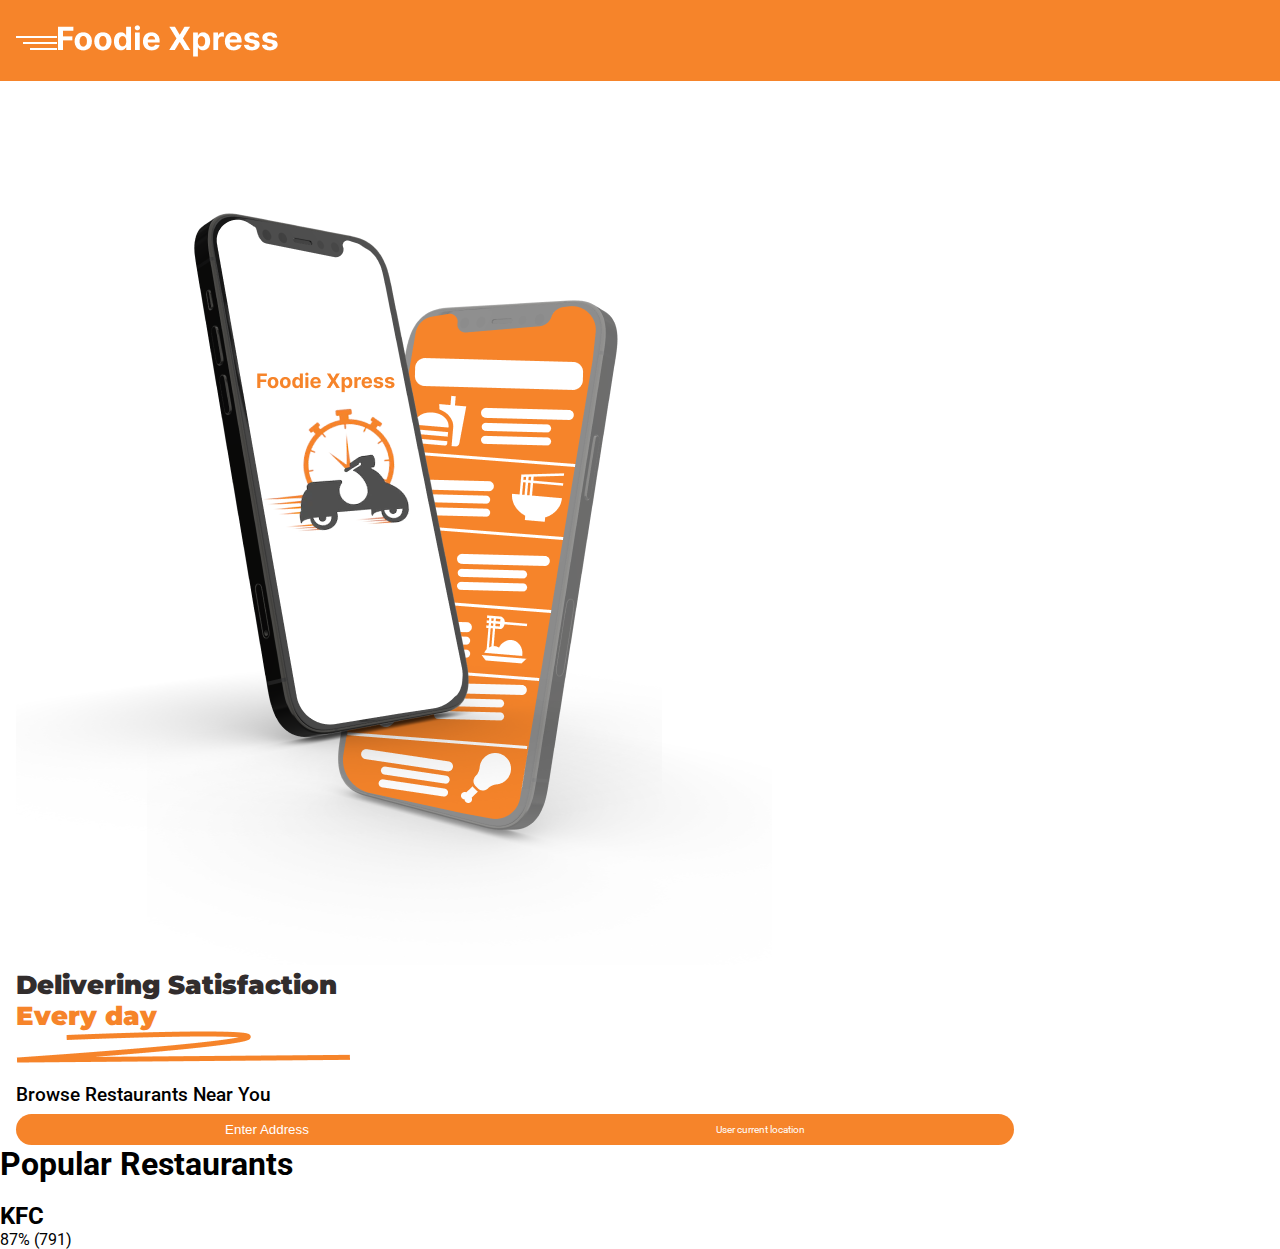
==== index.html @ 957ec99e "new commit" ====
<!DOCTYPE html>
<html lang="en">

<head>
    <meta charset="UTF-8">
    <meta http-equiv="X-UA-Compatible" content="IE=edge">
    <meta name="viewport" content="width=device-width, initial-scale=1.0">
    <!--------------- WEBSITE TITLE --------------->
    <title>Foodie Xpress | Landing Page</title>

    <!--------------- LINK CSS --------------->
    <link rel="stylesheet" href="style.css">

    <!--------------- LINK ICONSCOUT  --------------->
    <link rel="stylesheet" href="https://unicons.iconscout.com/release/v4.0.0/css/line.css">
</head>

<body>
    <!--------------- HEADER --------------->
    <header class="header">
        <!--------------- NAV --------------->
        <nav>
            <!-- logo -->
            <div class="logo">
                <img src="./images/Group 125.png" alt="">
            </div>

            <!-- nav menu -->
            <div class="nav-menu" id="nav-menu">
                <ul class="nav-list">
                    <li class="nav-item">
                        <a href="#" class="nav-link">About Us</a>
                    </li>
                    <li class="nav-item">
                        <a href="#" class="nav-link">Contact Us</a>
                    </li>
                    <li class="nav-item">
                        <a href="#" class="nav-link">Start Your Order</a>
                    </li>
                    <li class="nav-item nav-btn">
                        <a href="#" class="nav-link btn">Get Started</a>
                    </li>
                </ul>
                <!-- nav-close -->
                <div class="nav-close" id="nav-close">
                    <i class="uil uil-multiply"></i>
                </div>
            </div>
            <!-- nav-open -->
            <div class="nav-bar" id="nav-open">
                <i class="uil uil-bars"></i>
            </div>
        </nav>
    </header>

    <!--------------- HOME SECTION --------------->
    <section class="home">
        <!-- home-details -->
        <div class="home-details">
            <h1 class="home-detail__header header-1">Delivering Satisfaction</h1>
            <h1 class="home-detail__header header-2">Every day</h1>
            <div class="home-detail__img">
                <img src="./images/Vector 1.png" alt="">
            </div>
            <p class="home-detail__text">Browse Restaurants Near You</p>

            <!-- form -->
            <form action="">
                <div class="home-detail__form">
                    <input type="text" placeholder="Enter Address">
                    <p class="f_text">
                        <i class="uil uil-location-point"></i> User current location
                    </p>
                </div>

            </form>

        </div>
        <!-- home-image -->
        <div class="home-image">
            <img src="./images/Group 157.png" alt="">
        </div>
    </section>

    <!--------------- RESTAURANTS SECTION --------------->
    <section class="restaurant">
        <!-- title -->
        <h1>Popular Restaurants</h1>
        <div class="restaurant-grid">
            <!-- grid-1 -->
            <div class="restaurant-grid__sub grid-1">
                <img src="" alt="">
                <h2>KFC</h2>
                <p>
                    <i class="uil uil-heart"></i>87% <span>(791)</span>
                </p>
            </div>
        </div>
    </section>


    <script src="./app.js"></script>
</body>

</html>
---- style.css ----
/*========== GOOGLE FONTS ===========*/
@import url('https://fonts.googleapis.com/css2?family=Roboto:wght@100;300;400;500;700;900&display=swap');

@import url('https://fonts.googleapis.com/css2?family=Montserrat:wght@200;300;400;500;600;700;800;900&display=swap');

/*========== VARIABLE CSS ===========*/

:root {
    /*========== COLORS  ==========*/
    --color-primary:#F6842A;
    --color-check:#2D2A2A;
    --color-background: #FFFFFF;
    --color-black: #000000;
    --color-grey: #322D2D;
    --color-light-grey: #707070;

    /*========== Font and typography ==========*/
    --body-font: 'Roboto', sans-serif;
    --font-mont: 'Montserrat', sans-serif;
}


/*========== BASE CSS ===========*/
* {
    box-sizing: border-box;
    padding: 0;
    margin: 0;
}

html {
    scroll-behavior: smooth;
}

body {
    background-color: var(--color-background);
    color: var(--color-black);
    font-family: var(--body-font);
    /* font-size: var(--font-size); */
}

a {
    text-decoration: none;
    color: var(--color-back);
}

ul {
    list-style: none;
}

img {
    max-width: 100%;
    height: auto;
    /* display: block;
    width: 100%; */
}

svg {
    width: 24px;
    aspect-ratio: 1/1;
}

/* .grid {
    display: grid;
    gap: 1.5rem ;
}

.profile-photo {
    width: 2.7rem;
    aspect-ratio: 1/1;
    border-radius: 50%;
    overflow: hidden;
} */

/************** REUSABLE STYLING **************/
.btn {
    background-color: var(--color-primary);
    padding: .5rem 1rem;
    border-radius: 15px;
}

/*================ STYLING (MOBILE FIRST DESIGN) ================*/

/*========== HEADER ===========*/
.header {
    width: 100%;
    background-color: var(--color-primary);
}

/*========== NAV ===========*/
nav {
    width: 100%;
    display: flex;
    align-items: center;
    justify-content: space-between;
    padding: 1.2rem 1rem;
    position: relative;
}

nav .logo {
 width: 60%;
}

.nav-menu {
    position: fixed;
    display: flex;
    flex-direction: column;
    align-items: center;
    justify-content: center;
    width: 100%;
    height: 100vh;
    right: -100%;
    top: 0;
    background-color: #FFFFFF;
    transition: 1s ease;
    text-align: center;
    z-index: 30;
}

.nav-btn a{
    color: var(--color-background);
}

.nav-menu ul li {
    margin-bottom: 2rem;
}

.nav-menu ul li a {
    font-size: 22px;
}

.nav-menu .nav-close {
    position: absolute;
    top: 1.5rem;
    right: 1.5rem;  
}

.nav-menu .nav-close i {
    font-size: 25px;
}

nav .nav-bar {
    cursor: pointer;
}

nav .nav-bar i {
    font-size: 2rem;
    color: var(--color-background);
}

/* show-menu */
.show-menu {
    right: 0;
}

.home {
    /* background-color: red; */
    padding: 0 1rem;
    display: flex;
    flex-direction: column-reverse;
}

.home-detail__header {
    font-family: var(--font-mont);
    font-size: 1.6rem;
    font-weight: 900;
}

.header-1 {
    color: var(--color-grey);
}
.header-2 {
    color: var(--color-primary);
}

.home-detail__img {
    width: 40%;
    margin-bottom: 1rem;
}

.home-detail__text {
    font-size: 1.2rem;
    font-weight: 500;
    margin-bottom: .5rem;
}

.home-detail__form {
    background-color: var(--color-primary);
    display: flex;
    align-items: center;
    justify-content: center;
    width: 80%;
    /* justify-content: space-between; */
    padding: .5rem;
    border-radius: 2rem;
    color: var(--color-background);
}

.home-detail__form input {
    border: none;
    background: transparent;
    color: var(--color-background);
    outline: none;
    width: 50%;
}

.home-detail__form input::placeholder {
    color: var(--color-background);
}

.home-detail__form p {
    font-size: 10px;
}
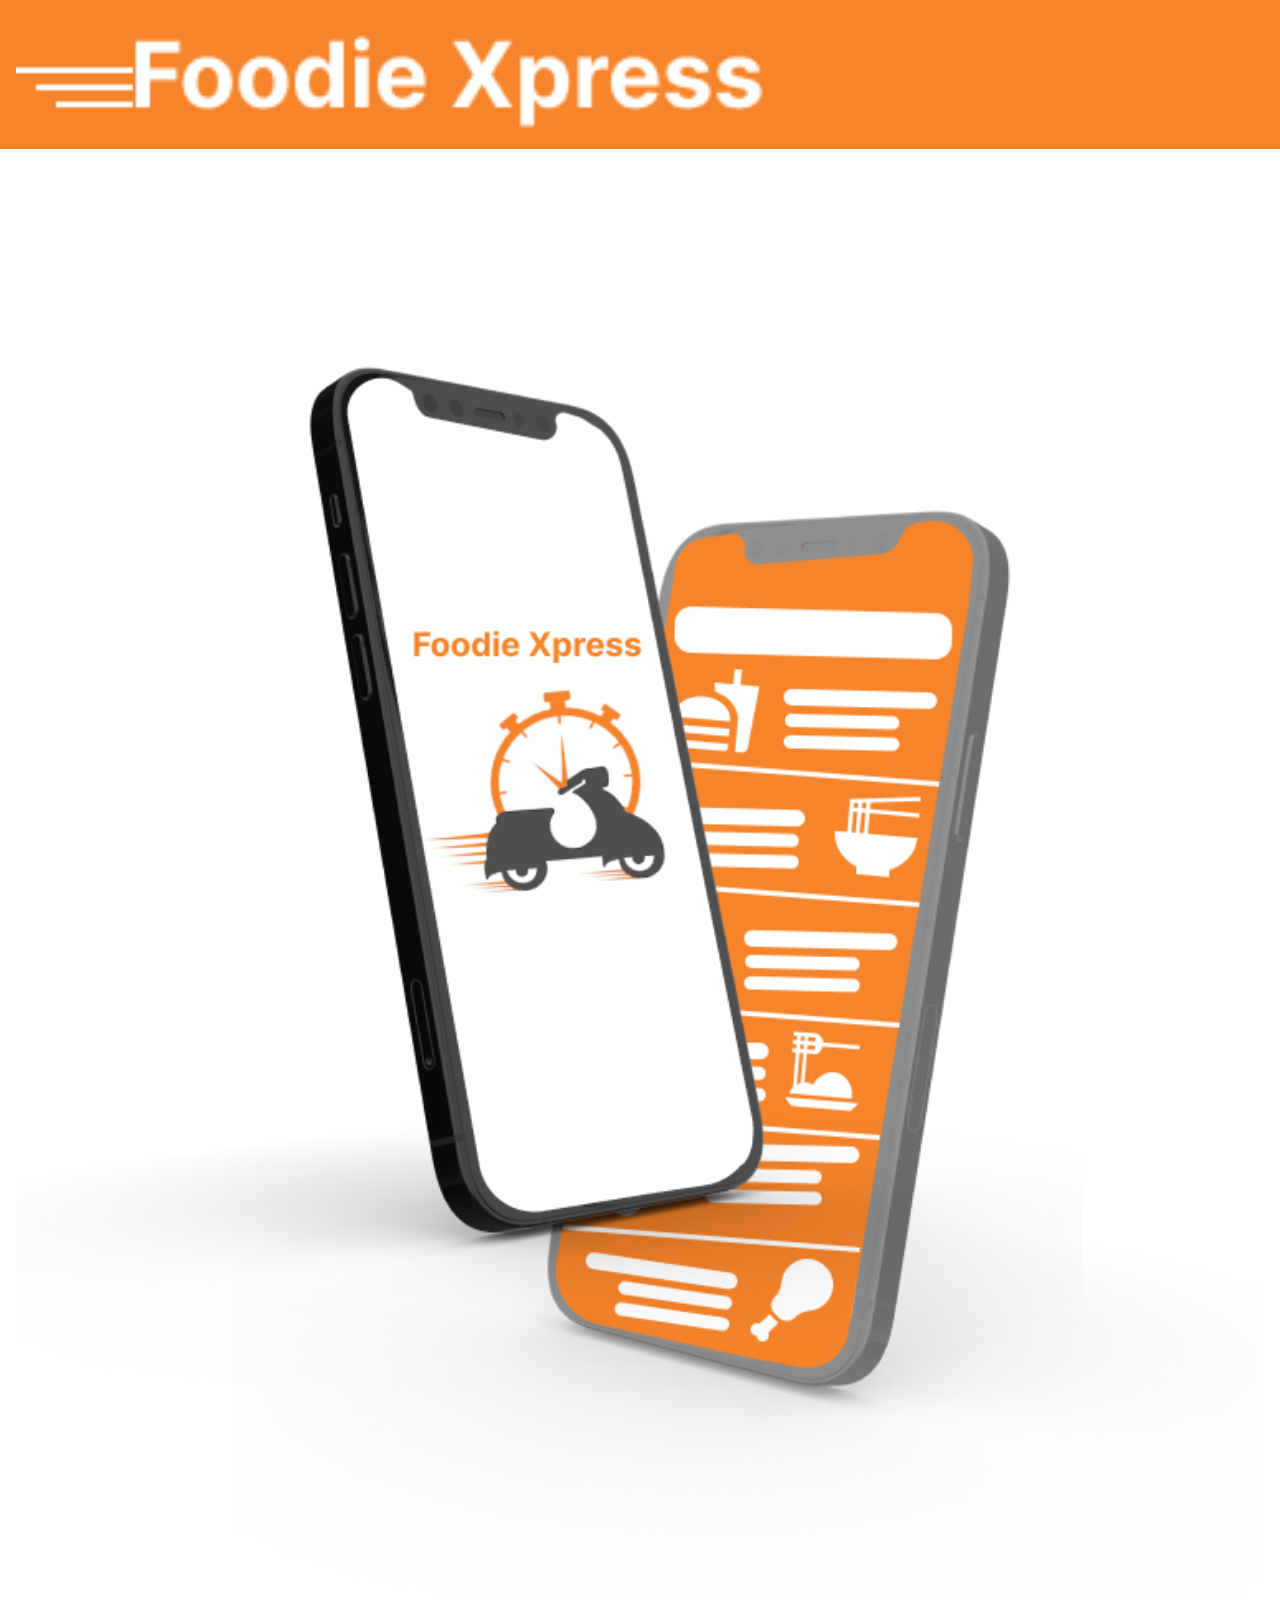
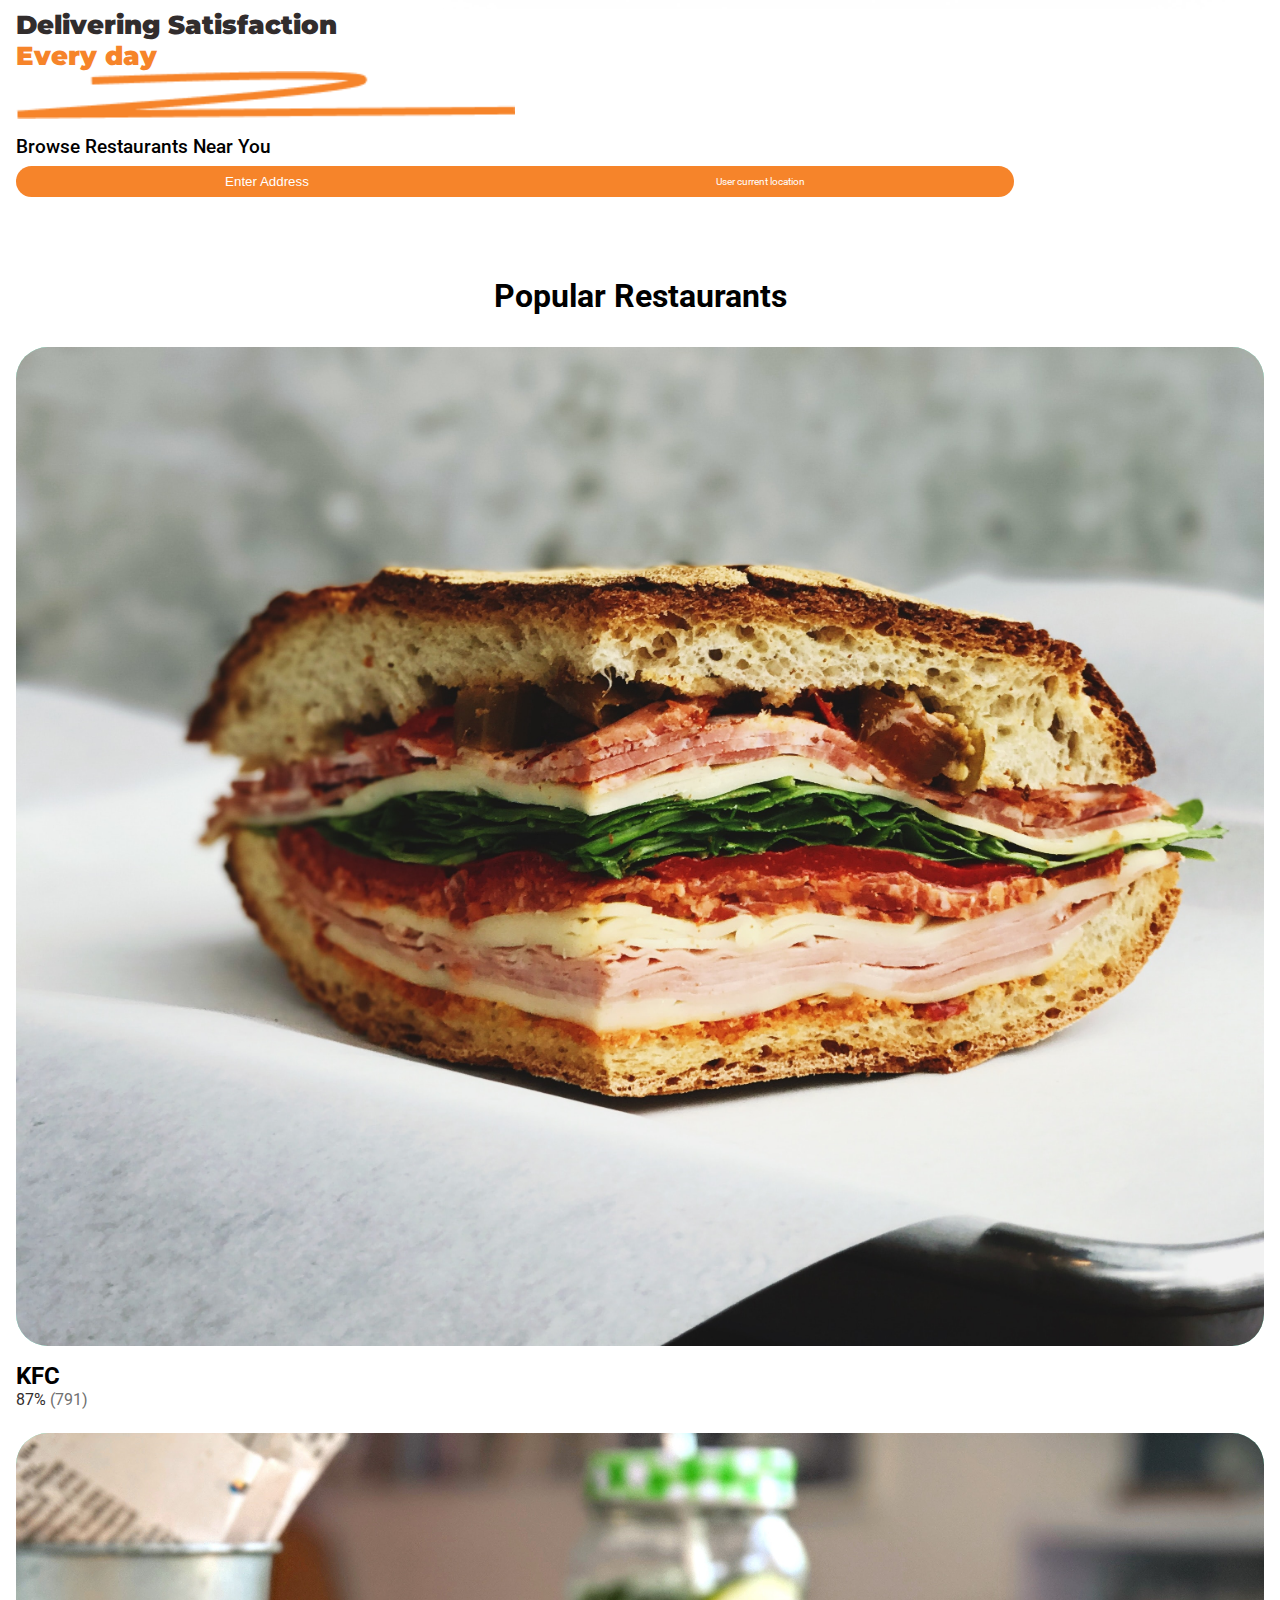
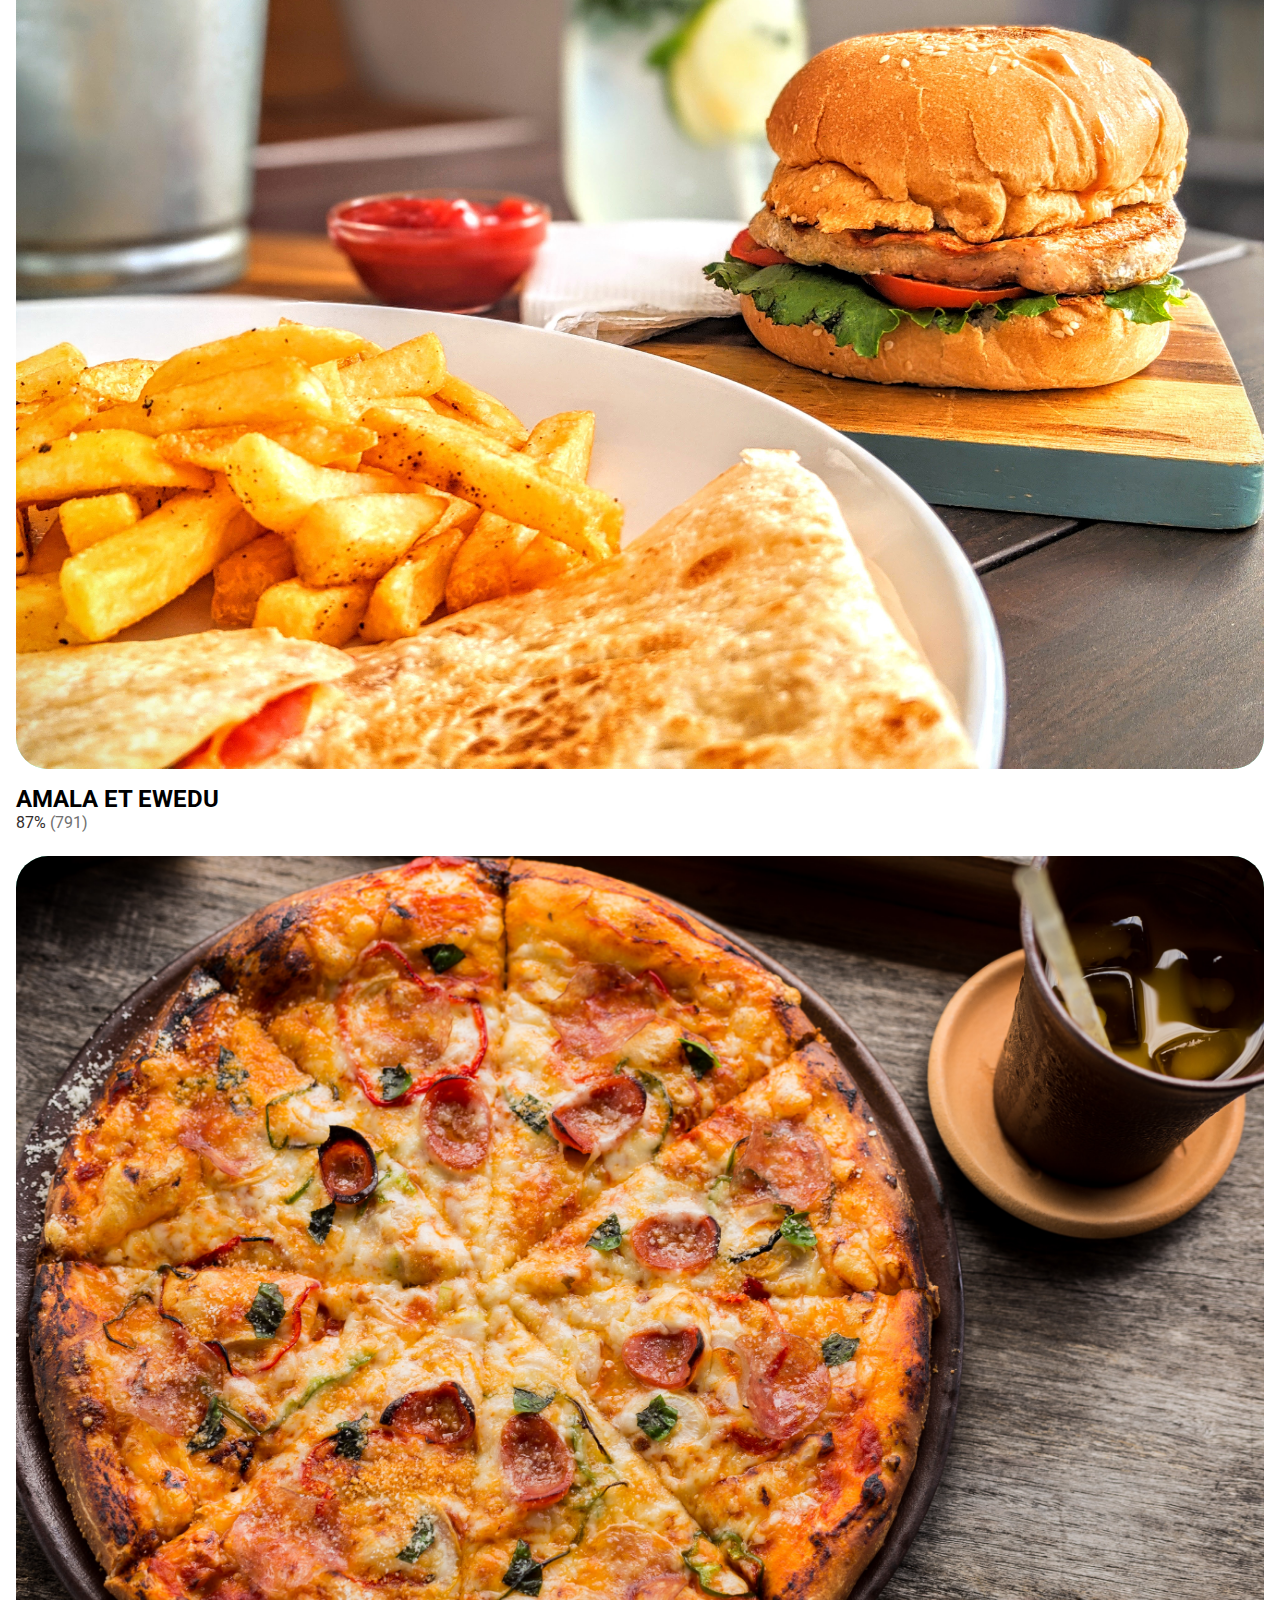
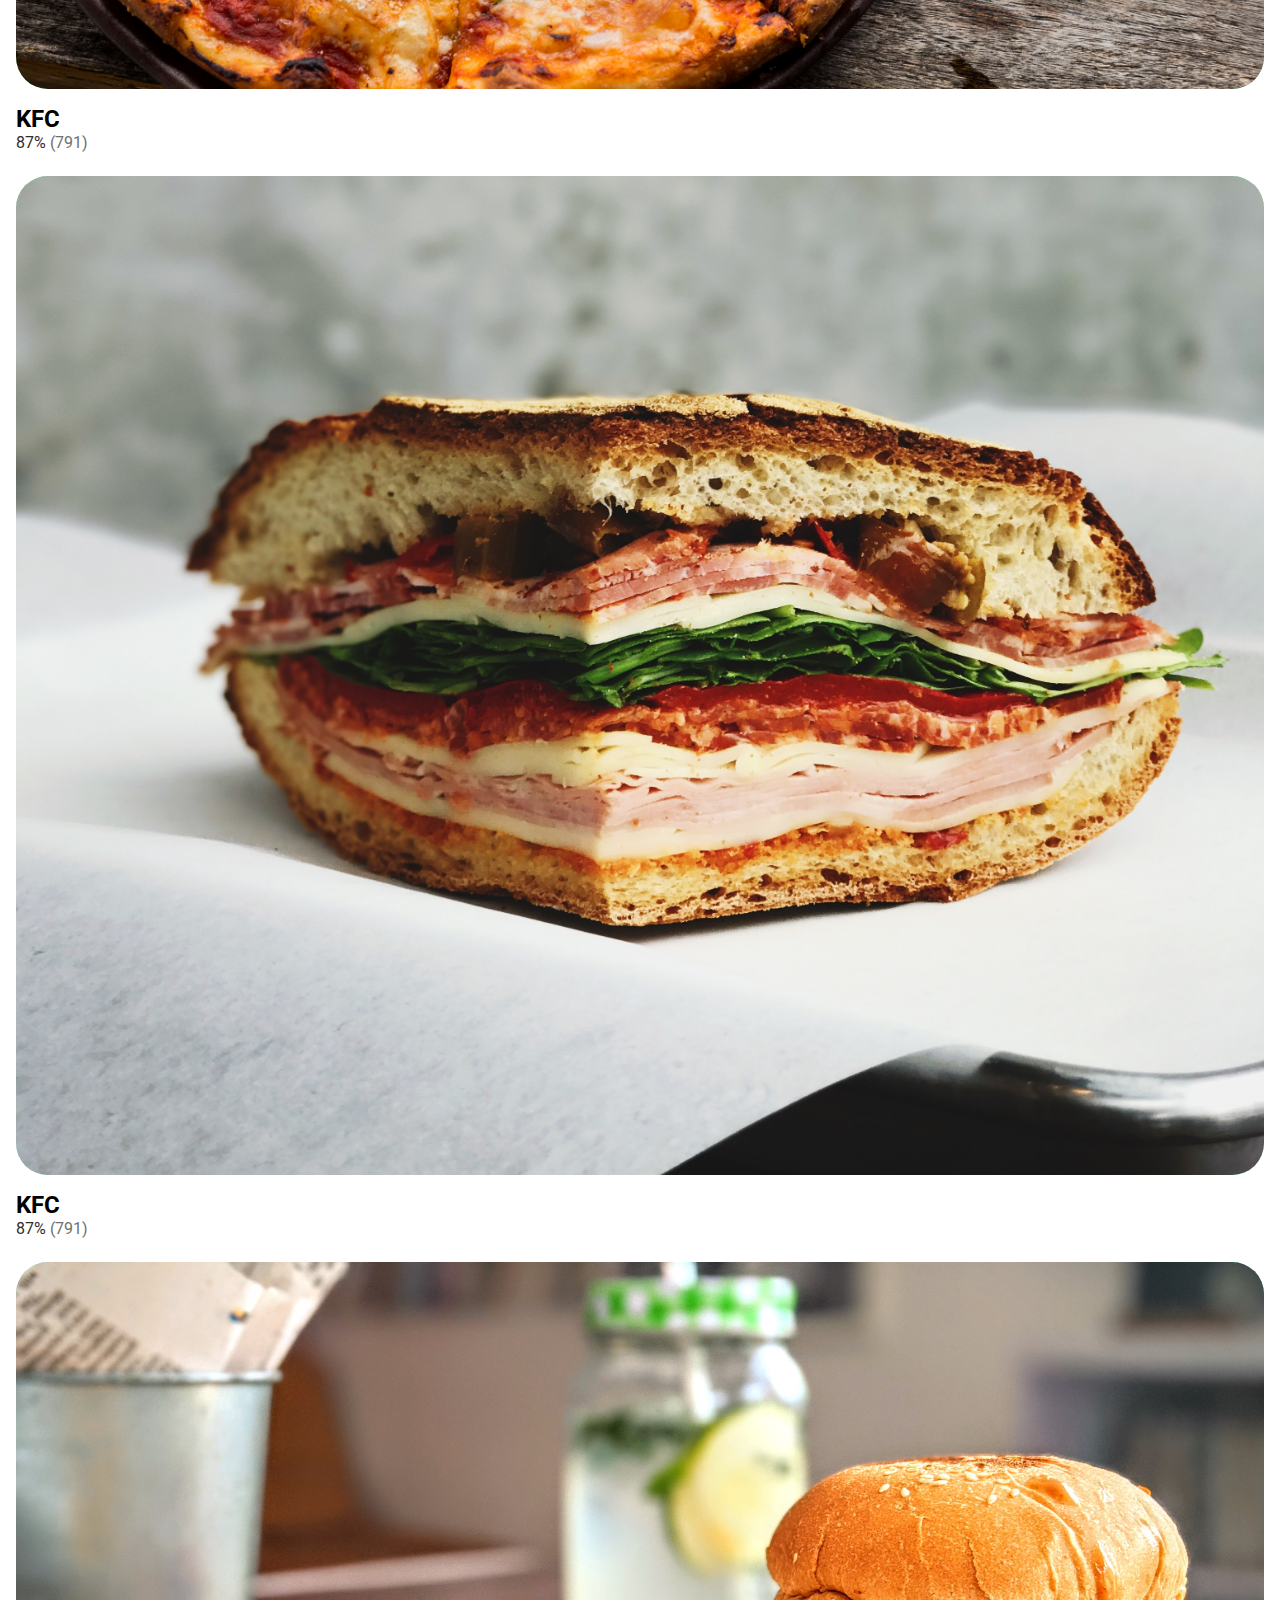
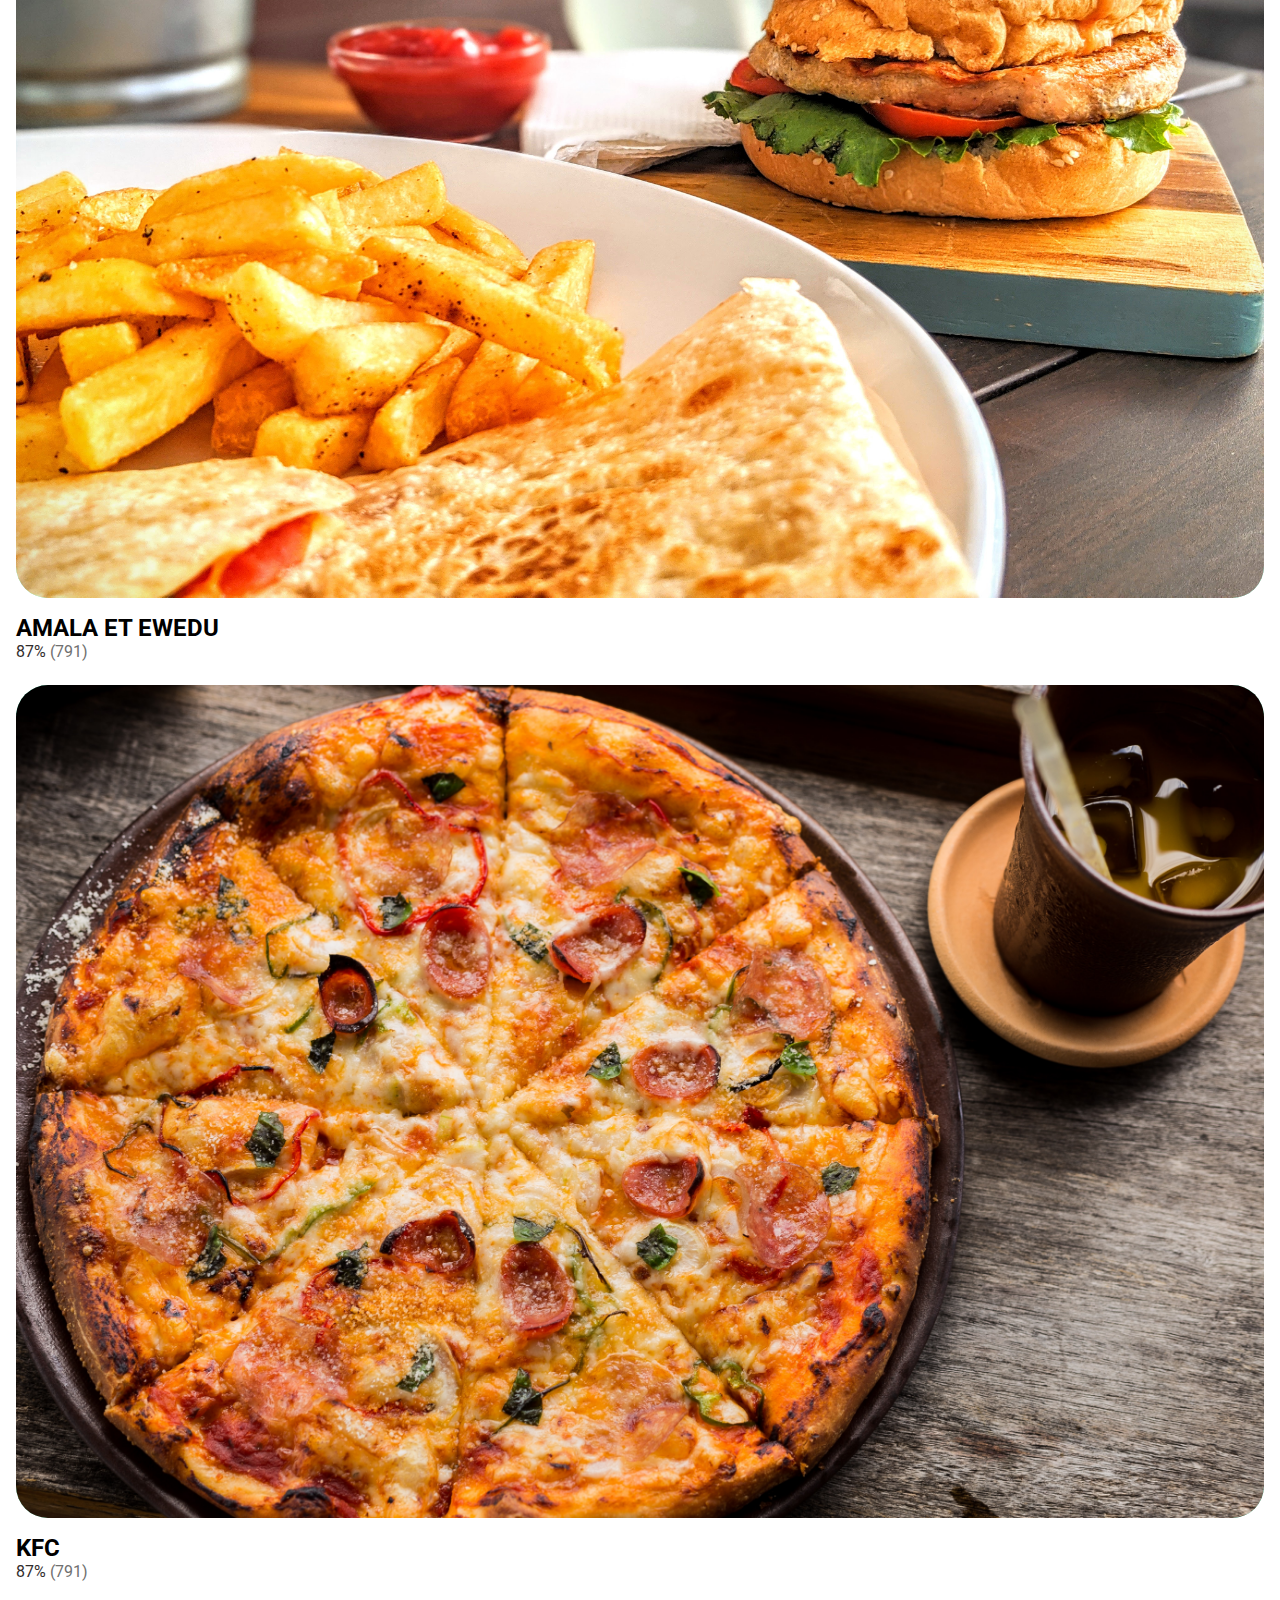
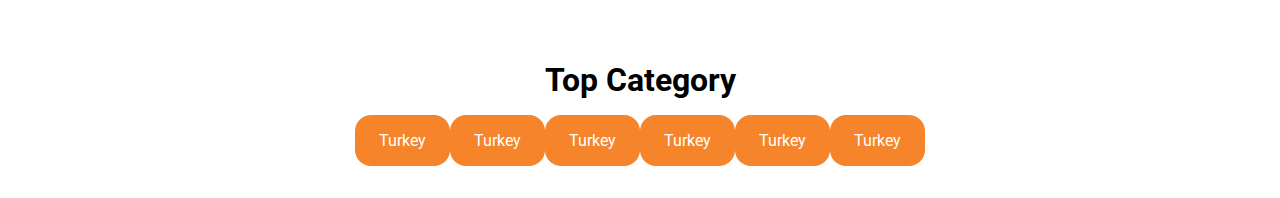
==== commit 2ba087ad: "new commit" ====
--- a/index.html
+++ b/index.html
@@ -84,19 +84,111 @@
 
     <!--------------- RESTAURANTS SECTION --------------->
     <section class="restaurant">
-        <!-- title -->
-        <h1>Popular Restaurants</h1>
-        <div class="restaurant-grid">
-            <!-- grid-1 -->
-            <div class="restaurant-grid__sub grid-1">
-                <img src="" alt="">
-                <h2>KFC</h2>
-                <p>
-                    <i class="uil uil-heart"></i>87% <span>(791)</span>
-                </p>
+        <div class="restaurant-container">
+            <!-- title -->
+            <h1>Popular Restaurants</h1>
+            <div class="restaurant-grid grid">
+                <!-- grid-1 -->
+                <div class="restaurant-grid__sub grid-1">
+                    <div class="img">
+                        <img src="./images/food-1.jpg" alt="">
+                    </div>
+                    <h2>KFC</h2>
+                    <p>
+                        <i class="uil uil-heart"></i>87% <span>(791)</span>
+                    </p>
+                </div>
+                <!-- grid-2 -->
+                <div class="restaurant-grid__sub grid-2">
+                    <div class="img">
+                        <img src="./images/food-2.jpg" alt="">
+                    </div>
+                    <h2>AMALA ET EWEDU</h2>
+                    <p>
+                        <i class="uil uil-heart"></i>87% <span>(791)</span>
+                    </p>
+                </div>
+                <!-- grid-3 -->
+                <div class="restaurant-grid__sub grid-3">
+                    <div class="img">
+                        <img src="./images/food-3.jpg" alt="">
+                    </div>
+                    <h2>KFC</h2>
+                    <p>
+                        <i class="uil uil-heart"></i>87% <span>(791)</span>
+                    </p>
+                </div>
+                <!-- grid-4 -->
+                <div class="restaurant-grid__sub grid-4">
+                    <div class="img">
+                        <img src="./images/food-1.jpg" alt="">
+                    </div>
+                    <h2>KFC</h2>
+                    <p>
+                        <i class="uil uil-heart"></i>87% <span>(791)</span>
+                    </p>
+                </div>
+                <!-- grid-5 -->
+                <div class="restaurant-grid__sub grid-5">
+                    <div class="img">
+                        <img src="./images/food-2.jpg" alt="">
+                    </div>
+                    <h2>AMALA ET EWEDU</h2>
+                    <p>
+                        <i class="uil uil-heart"></i>87% <span>(791)</span>
+                    </p>
+                </div>
+                <!-- grid-6 -->
+                <div class="restaurant-grid__sub grid-6">
+                    <div class="img">
+                        <img src="./images/food-3.jpg" alt="">
+                    </div>
+                    <h2>KFC</h2>
+                    <p>
+                        <i class="uil uil-heart"></i>87% <span>(791)</span>
+                    </p>
+                </div>
             </div>
         </div>
     </section>
+
+    <!--------------- CATEGORY SECTION --------------->
+    <section class="category">
+        <div class="category-container">
+            <!-- title -->
+            <h1>Top Category</h1>
+            <div class="category-grid">
+                <!-- grid-1 -->
+                <div class="category-grid__sub grid-1">
+                    <a href="#">Turkey</a>
+                </div>
+                <!-- grid-2 -->
+                <div class="category-grid__sub grid-2">
+                    <a href="#">Turkey</a>
+                </div>
+                <!-- grid-3 -->
+                <div class="category-grid__sub grid-3">
+                    <a href="#">Turkey</a>
+                </div>
+                <!-- grid-4 -->
+                <div class="category-grid__sub grid-4">
+                    <a href="#">Turkey</a>
+                </div>
+                <!-- grid-5 -->
+                <div class="category-grid__sub grid-5">
+                    <a href="#">Turkey</a>
+                </div>
+                <!-- grid-6 -->
+                <div class="category-grid__sub grid-6">
+                    <a href="#">Turkey</a>
+                </div>
+            </div>
+        </div>
+    </section>
+    <!--------------- HANDS SECTION --------------->
+    <!--------------- TESTIMONIAL SECTION --------------->
+    <!--------------- FOOTER SECTION --------------->
+
 
 
     <script src="./app.js"></script>
--- a/style.css
+++ b/style.css
@@ -48,10 +48,8 @@
 }
 
 img {
-    max-width: 100%;
-    height: auto;
-    /* display: block;
-    width: 100%; */
+    display: block;
+    width: 100%;
 }
 
 svg {
@@ -59,7 +57,7 @@
     aspect-ratio: 1/1;
 }
 
-/* .grid {
+.grid {
     display: grid;
     gap: 1.5rem ;
 }
@@ -69,7 +67,7 @@
     aspect-ratio: 1/1;
     border-radius: 50%;
     overflow: hidden;
-} */
+}
 
 /************** REUSABLE STYLING **************/
 .btn {
@@ -152,6 +150,8 @@
     right: 0;
 }
 
+/*========== HOME SECTION ===========*/
+
 .home {
     /* background-color: red; */
     padding: 0 1rem;
@@ -209,4 +209,74 @@
 
 .home-detail__form p {
     font-size: 10px;
+}
+
+/*========== RESTAURANT SECCTION ===========*/
+
+.restaurant {
+    /* background-color: red; */
+    padding: 5rem 1rem;
+}
+
+.restaurant h1 {
+    text-align: center;
+    margin-bottom: 2rem;
+}
+
+.restaurant-grid {
+    align-items: center;
+    justify-content: center;
+    /* place-items: center; */
+}
+
+.restaurant-grid__sub .img {
+    /* width: 50%; */
+    /* aspect-ratio: 1/1; */
+    border-radius: 2rem;
+    overflow: hidden;
+    background-color: aquamarine;
+    margin-bottom: 1rem;
+}
+
+.restaurant-grid__sub p {
+    color: var(--color-grey);
+}
+.restaurant-grid__sub p i{
+    color: var(--color-black);
+}
+.restaurant-grid__sub p span {
+    color: var(--color-light-grey);
+}
+
+/*========== CATEGORY SECCTION ===========*/
+.category {
+    /* background-color: red; */
+    padding: 0 1rem;
+}
+
+.category h1 {
+    text-align: center;
+    margin-bottom: 2rem;
+}
+
+.category-grid {
+    /* grid-template-columns: repeat(3, 1fr);
+    grid-template-rows: auto;
+    align-items: center;
+    /* justify-content: center; */
+    /* place-items: center; */ 
+    display: flex;
+    align-items: center;
+    justify-content: center;
+    flex-wrap: wrap;
+}
+
+.category-grid__sub {
+    margin-bottom: 3rem;
+}
+.category-grid__sub a{
+    background: var(--color-primary);
+    color: var(--color-background);
+    padding: 1rem 1.5rem;
+    border-radius: 1rem;
 }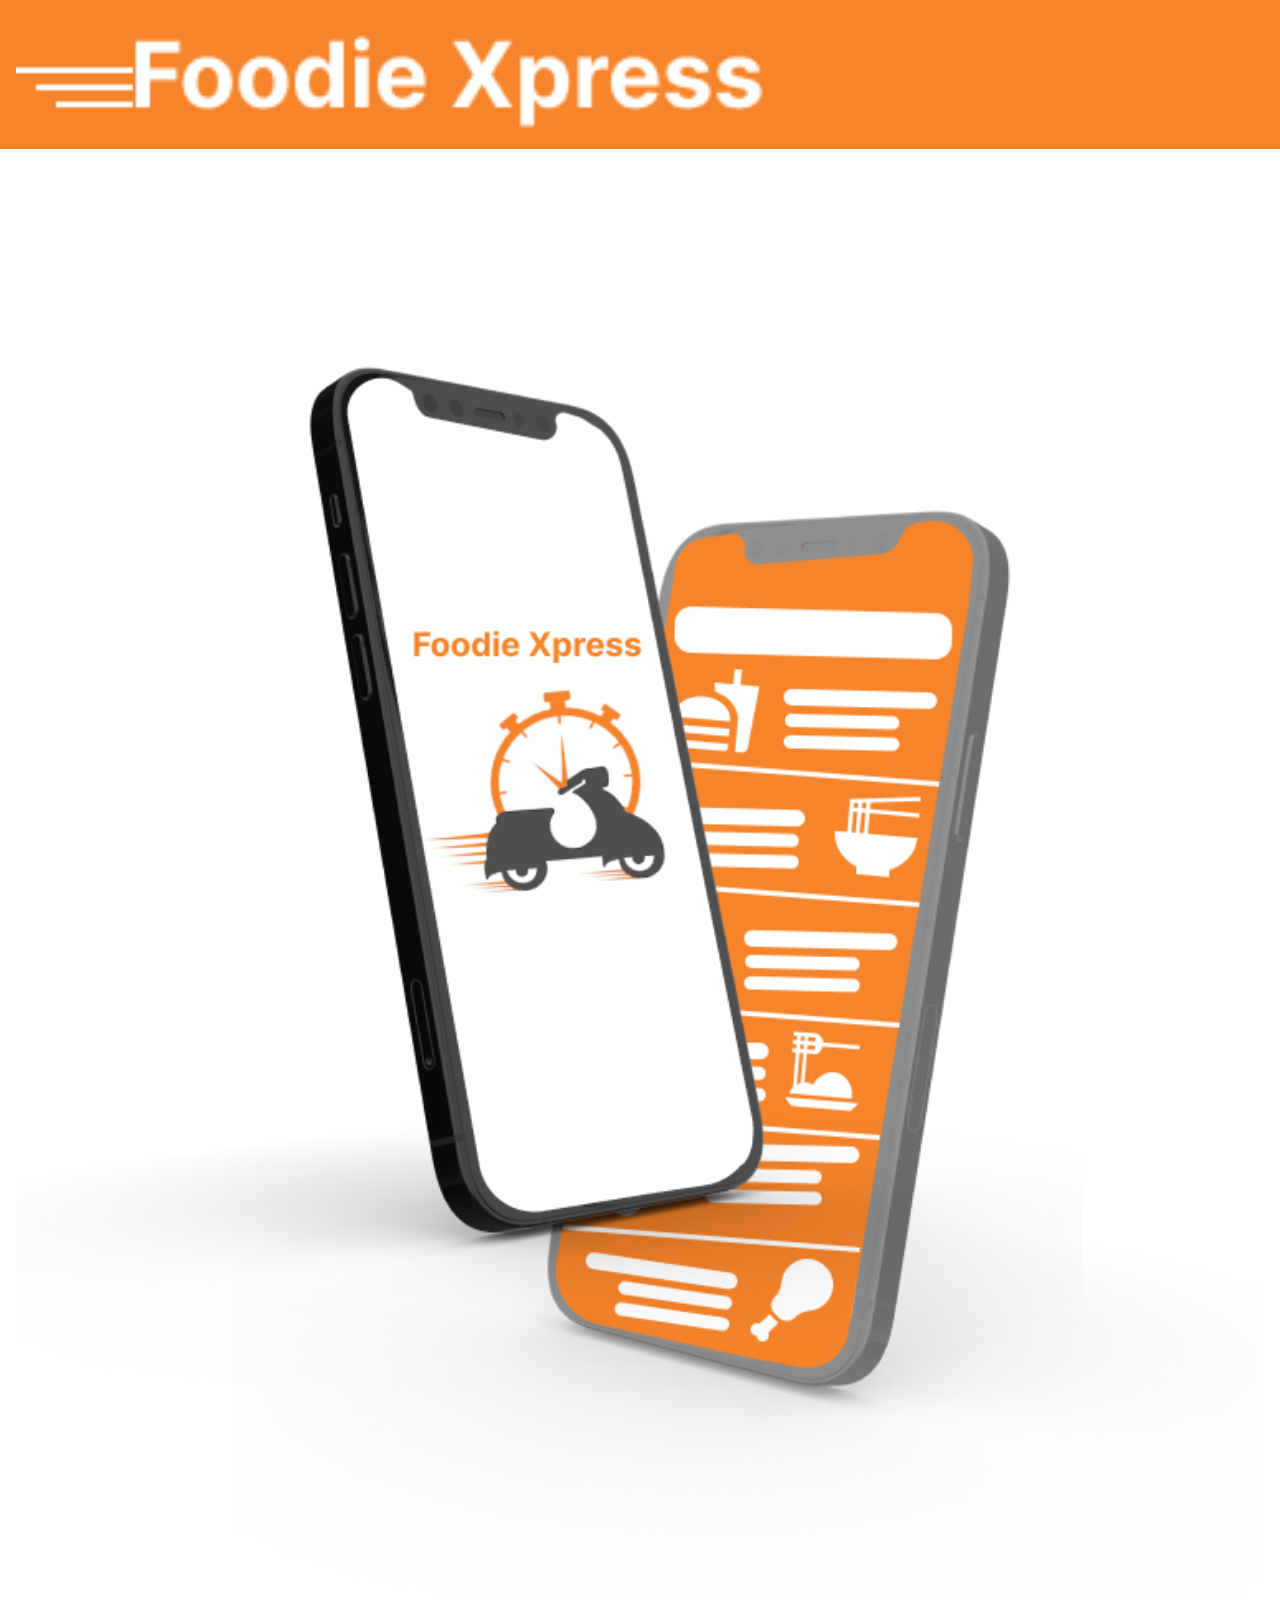
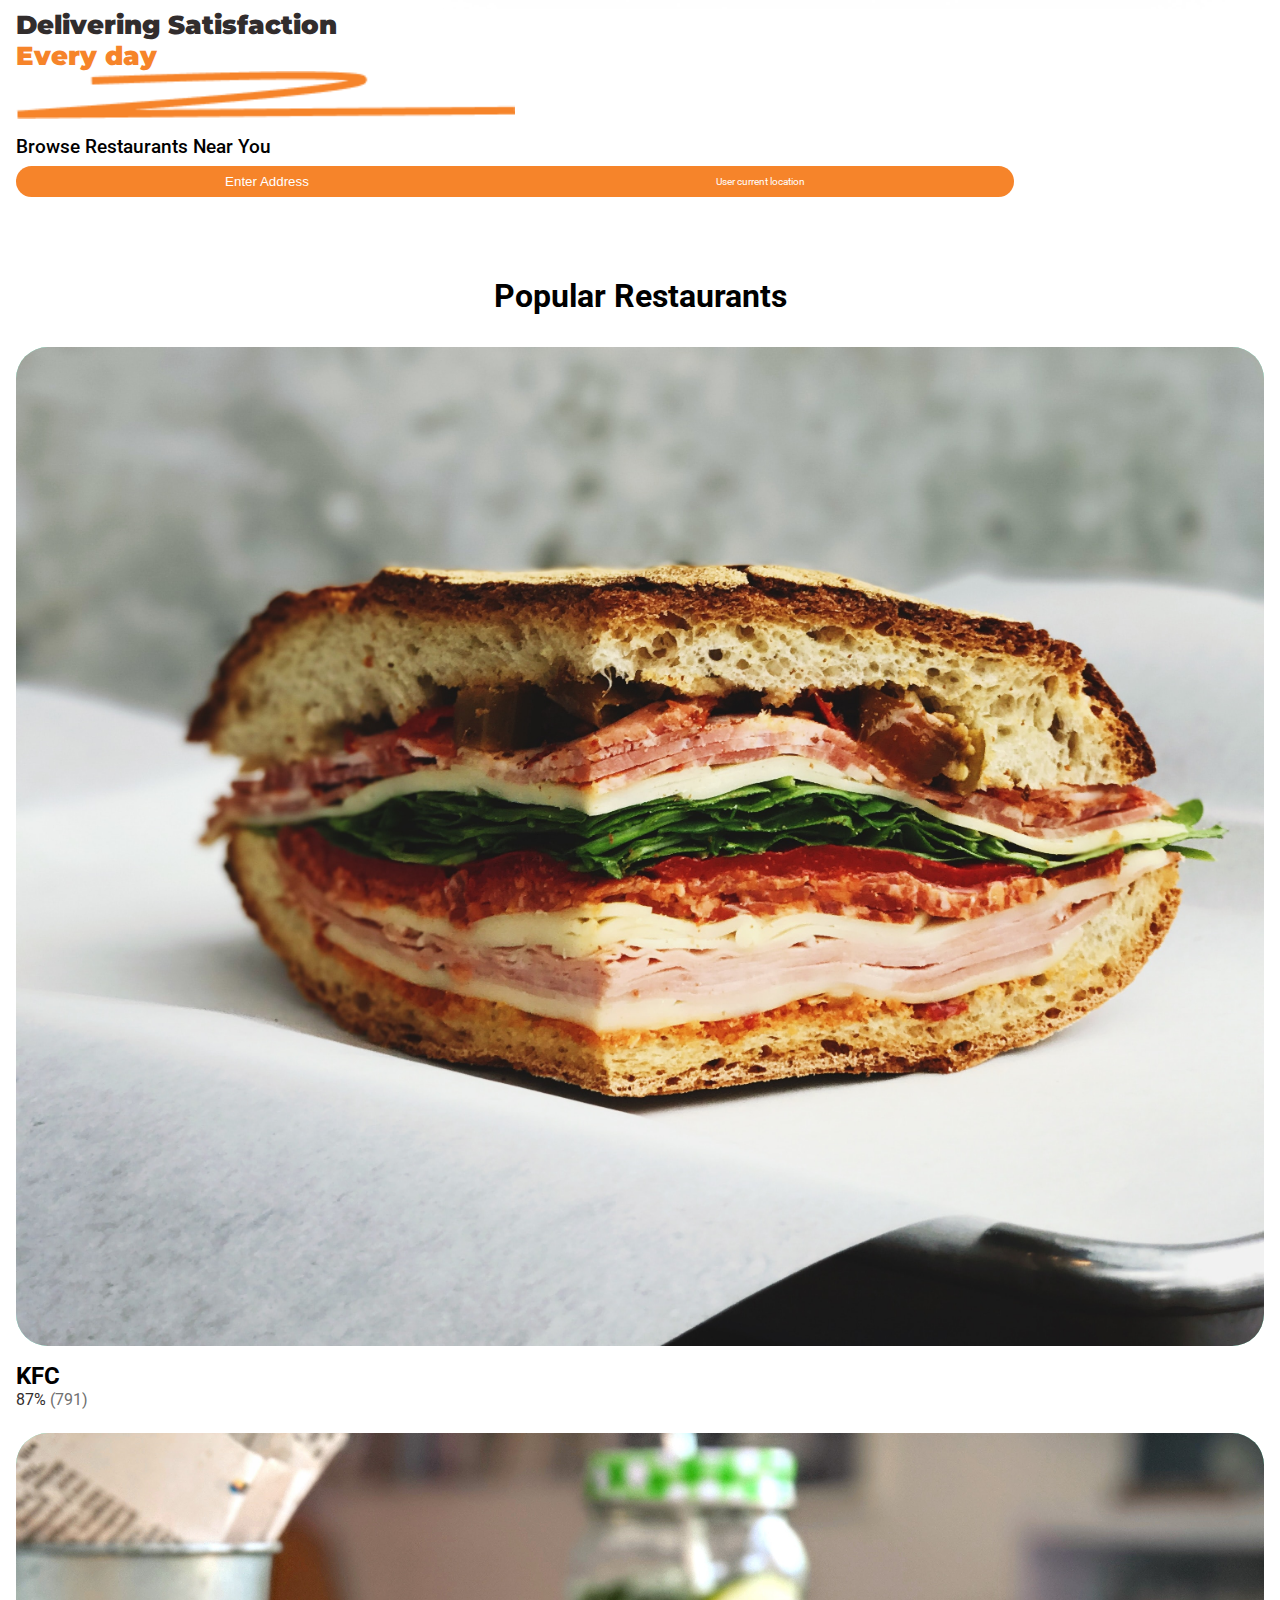
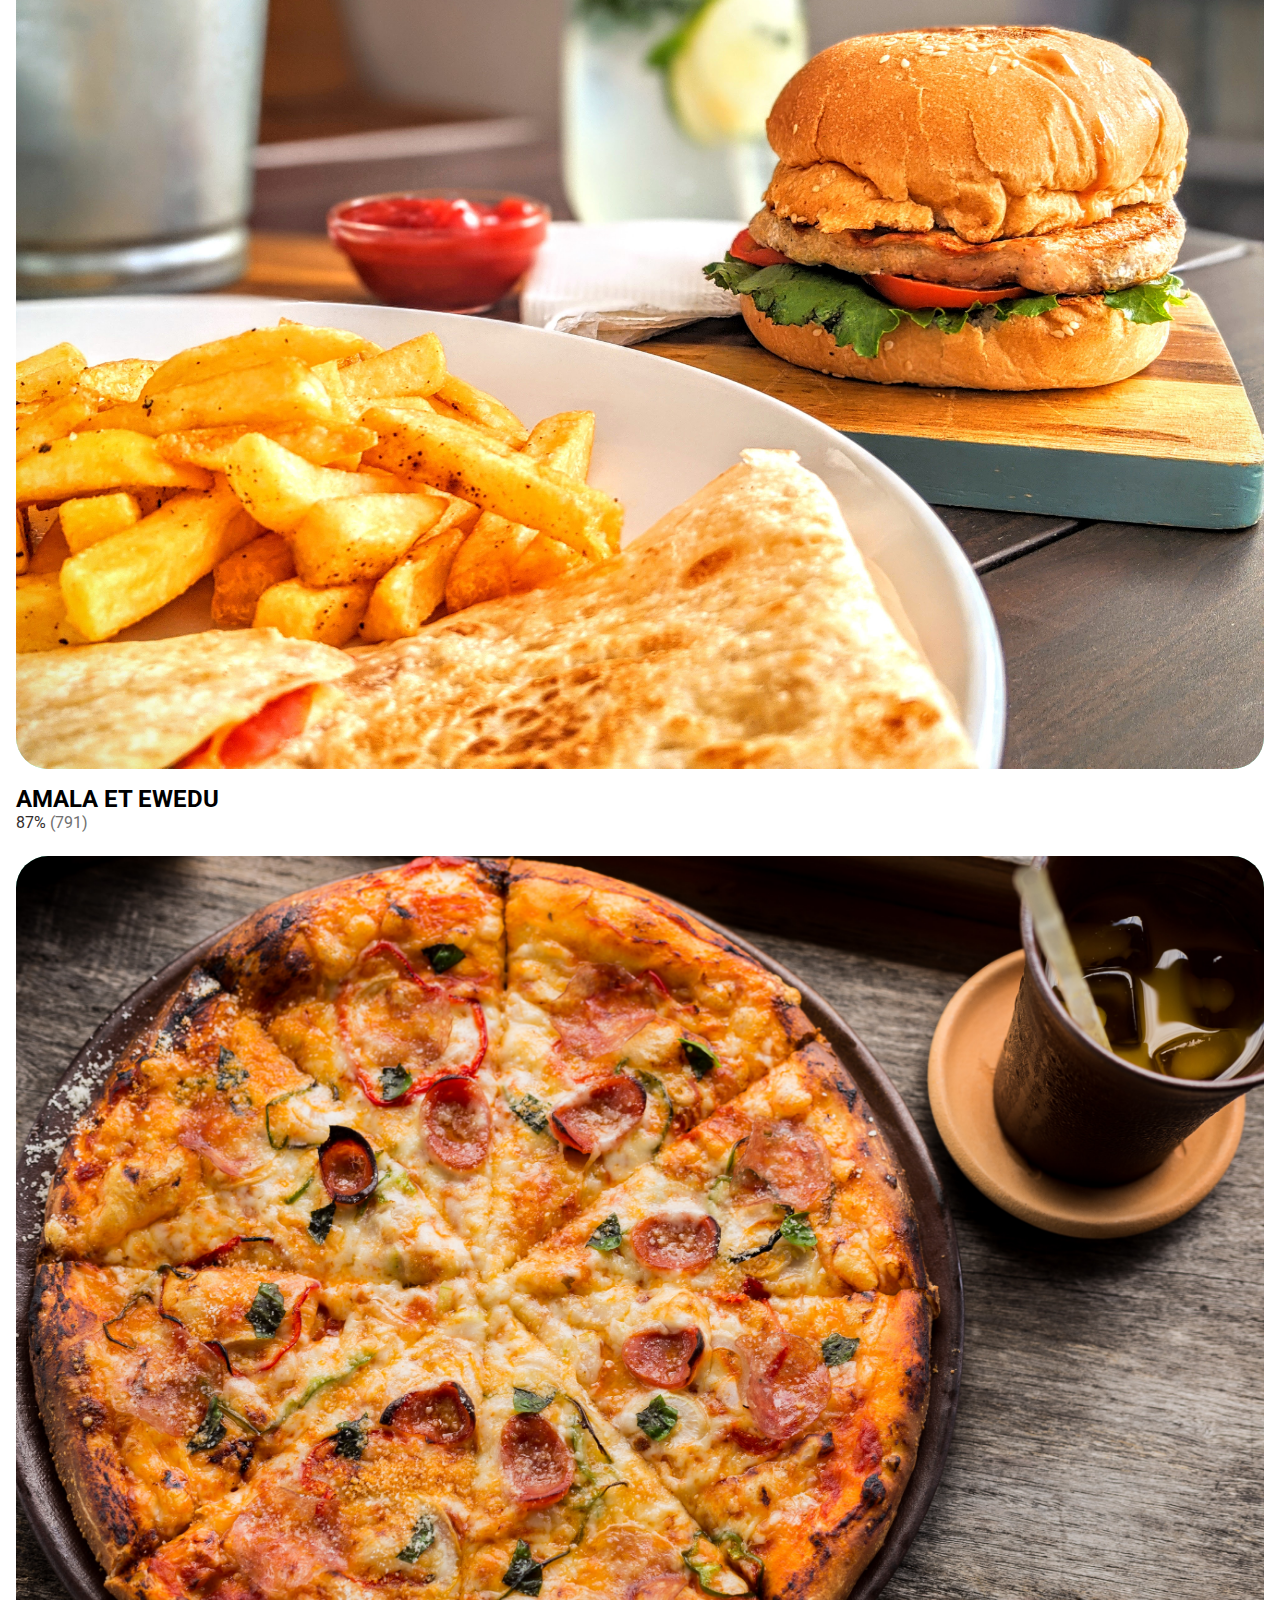
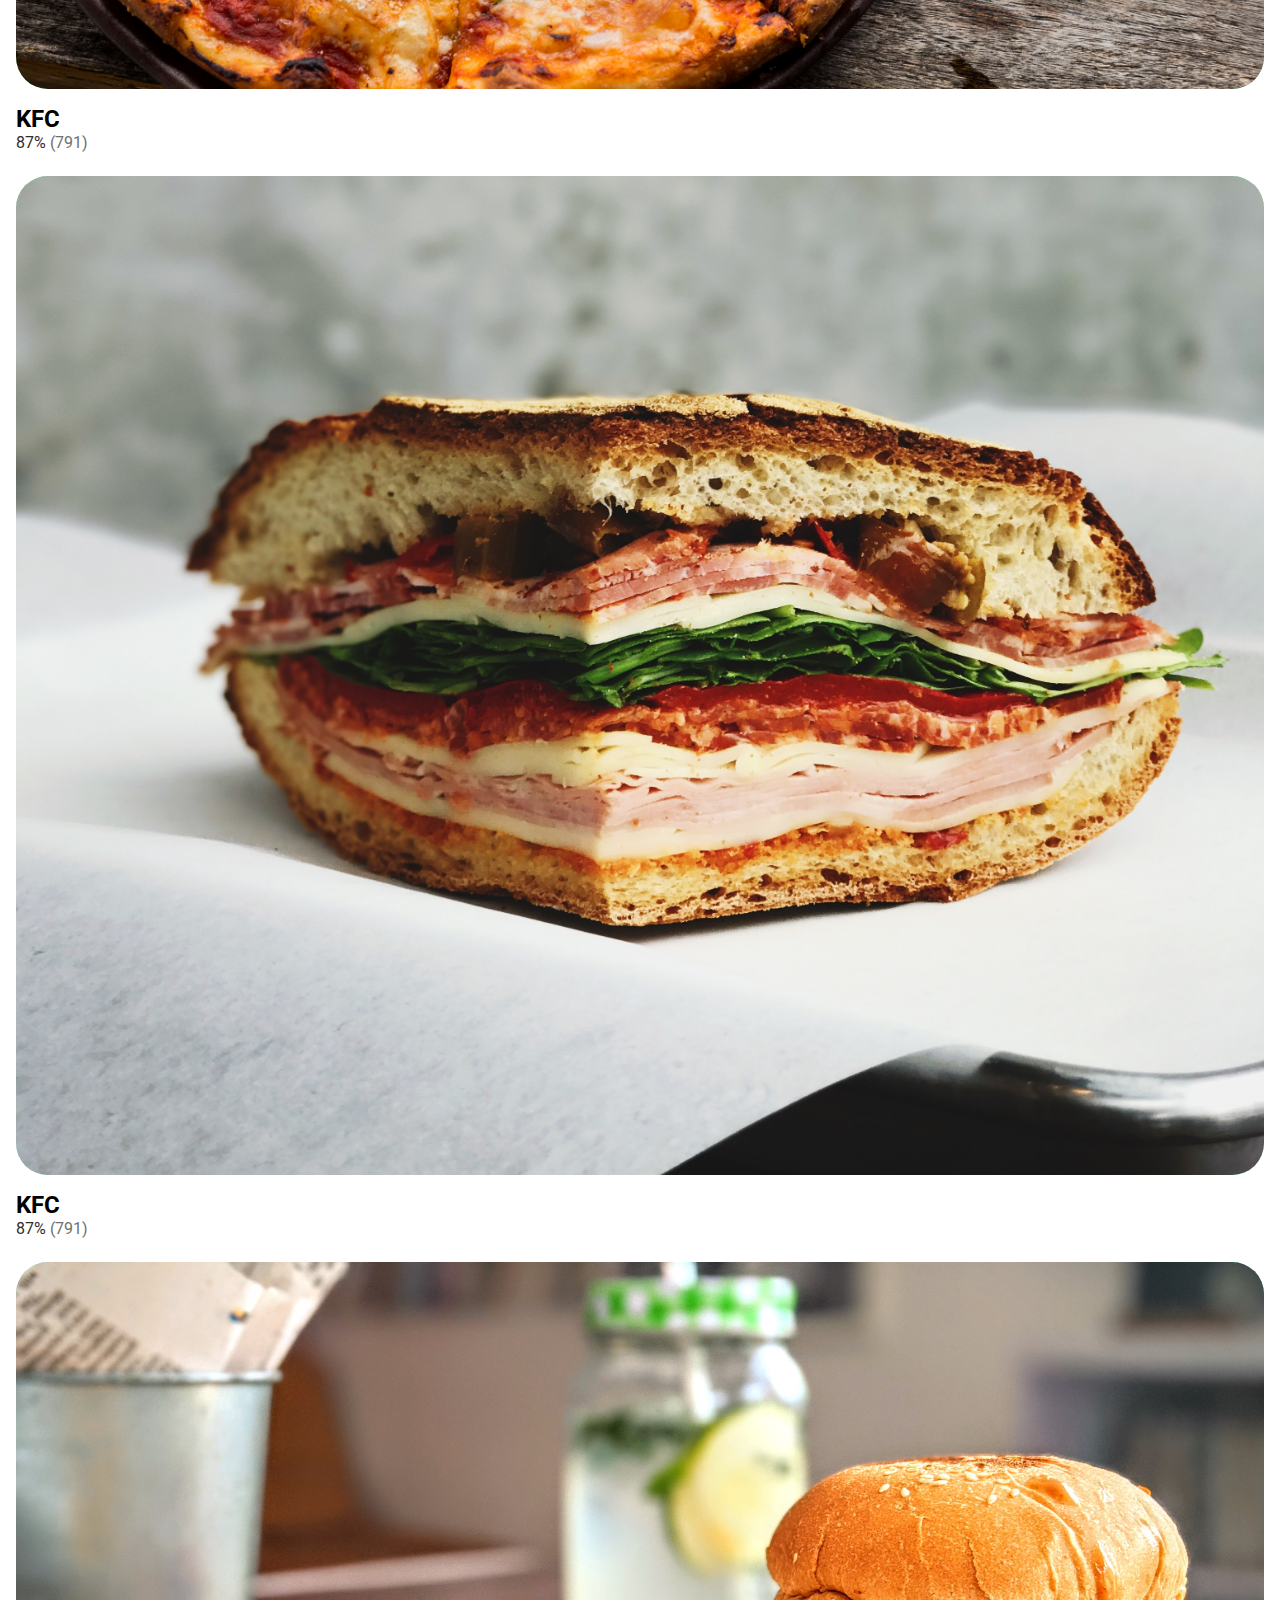
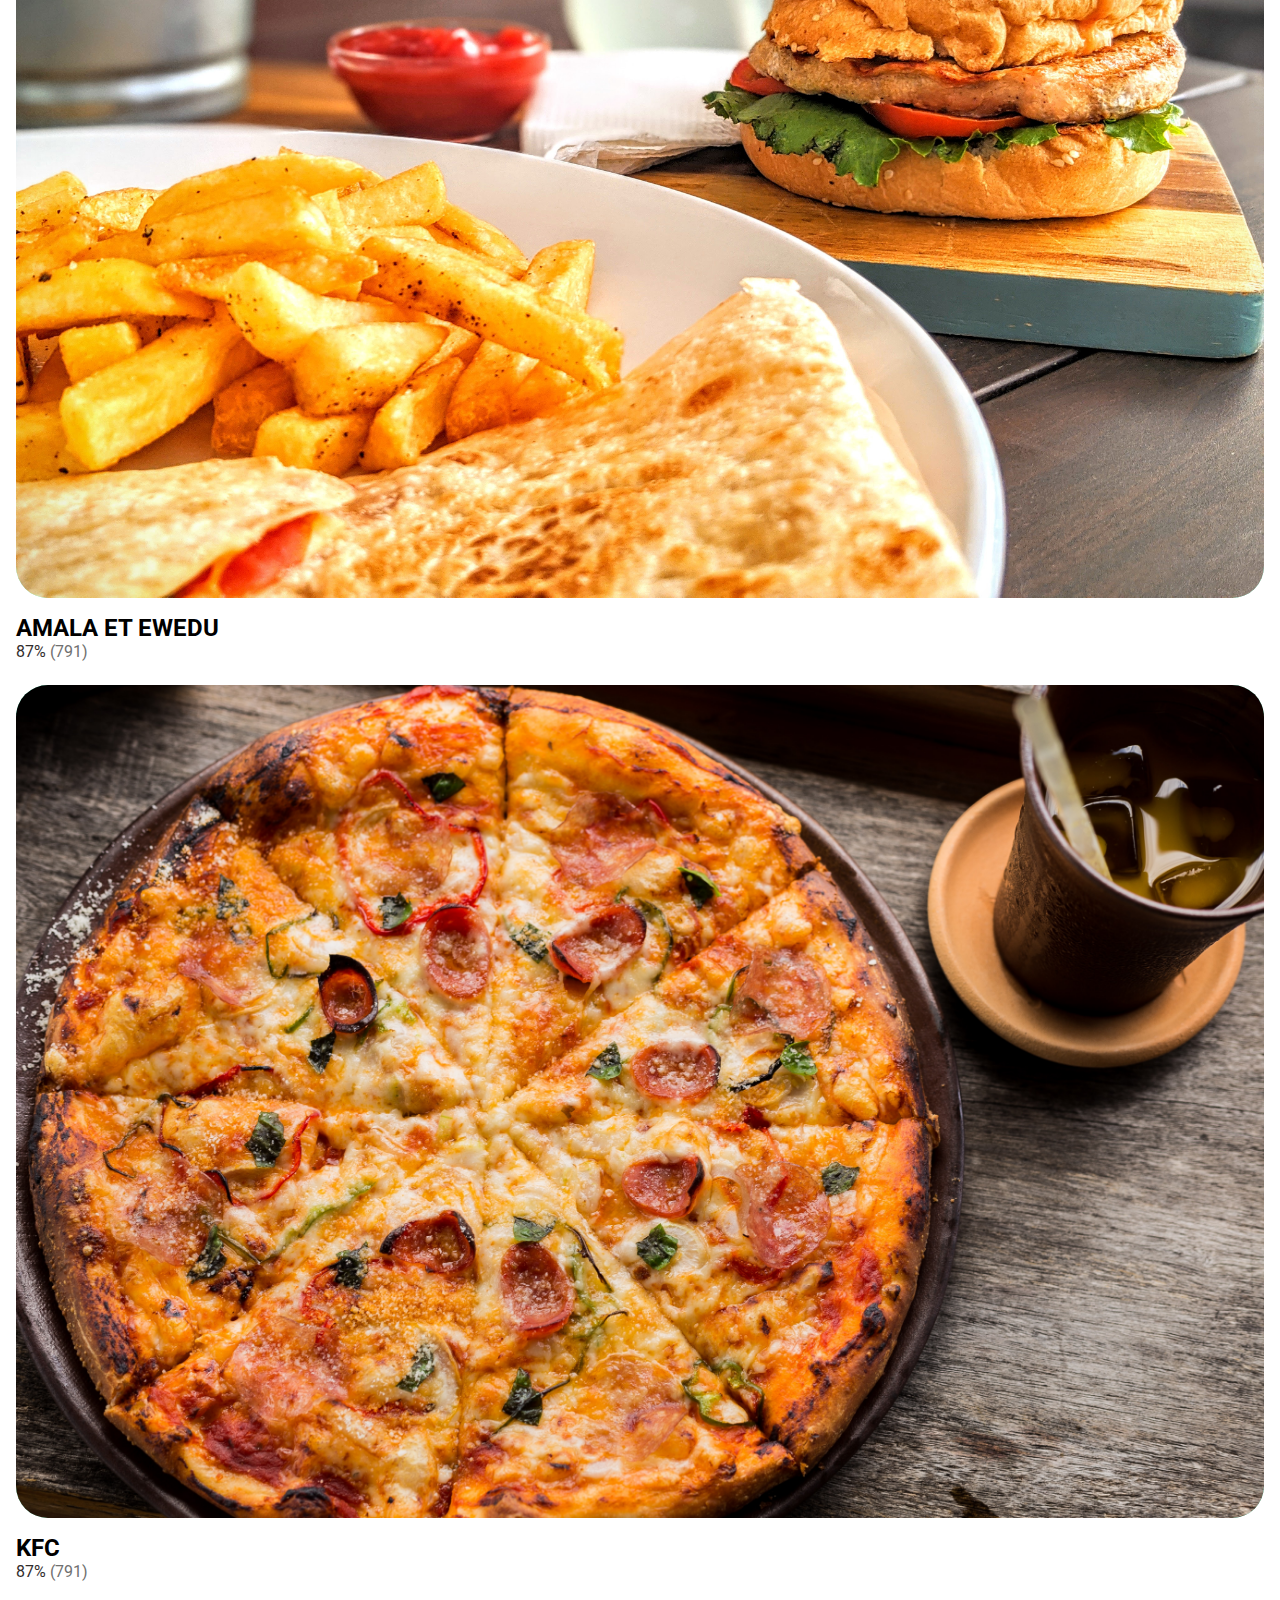
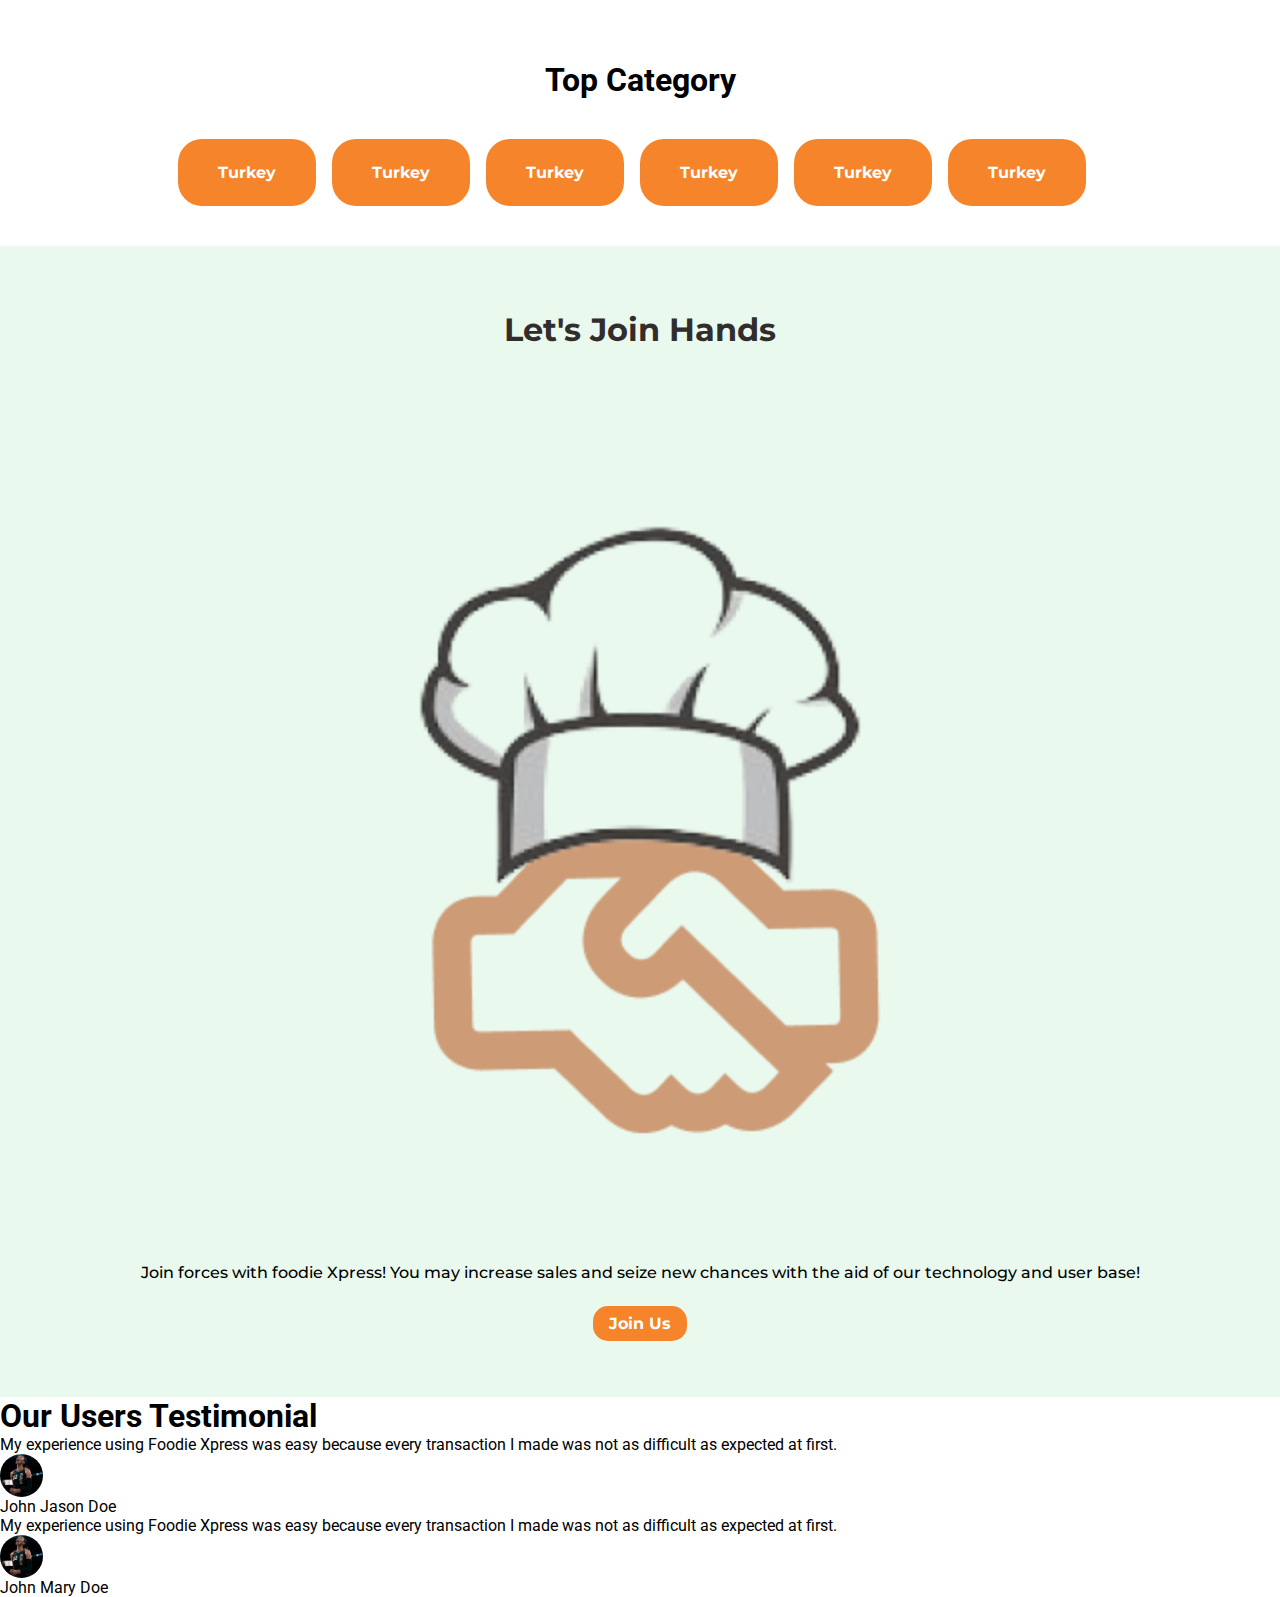
==== commit 9699a790: "new features" ====
--- a/index.html
+++ b/index.html
@@ -185,8 +185,74 @@
             </div>
         </div>
     </section>
+
     <!--------------- HANDS SECTION --------------->
+    <section class="hands">
+        <div class="hands-container">
+            <h1>Let's Join Hands</h1>
+            <!-- img -->
+            <div class="hands-container__img">
+                <img src="./images/chef.png" alt="">
+            </div>
+            <!-- text -->
+            <div class="hands-container__text">
+                <p>
+                    Join forces with foodie Xpress! You may increase
+                    sales and seize new chances with the aid of
+                    our technology and user base!
+                </p>
+            </div>
+            <!-- btn -->
+            <div class="hands-container__btn">
+                <a href="#" class="btn">Join Us</a>
+            </div>
+        </div>
+    </section>
+
     <!--------------- TESTIMONIAL SECTION --------------->
+    <section class="testimonial">
+        <div class="testimonial-container">
+            <!-- title -->
+            <h1>Our Users Testimonial</h1>
+            <!-- grid -->
+            <div class="testimonial-grid">
+                <!-- grid-1 -->
+                <div class="testimonial-grid__sub">
+                    <!-- text -->
+                    <p>
+                        My experience using Foodie Xpress was easy
+                        because every transaction I made was
+                        not as difficult as expected at first.
+                    </p>
+
+                    <!-- profile -->
+                    <div class="profile">
+                        <div class="profile-photo">
+                            <img src="./images/img-1.jpg" alt="">
+                        </div>
+                        <p>John Jason Doe</p>
+                    </div>
+                </div>
+                <!-- grid-2 -->
+                <div class="testimonial-grid__sub">
+                    <!-- text -->
+                    <p>
+                        My experience using Foodie Xpress was easy
+                        because every transaction I made was
+                        not as difficult as expected at first.
+                    </p>
+
+                    <!-- profile -->
+                    <div class="profile">
+                        <div class="profile-photo">
+                            <img src="./images/img-1.jpg" alt="">
+                        </div>
+                        <p>John Mary Doe</p>
+                    </div>
+                </div>
+            </div>
+        </div>
+    </section>
     <!--------------- FOOTER SECTION --------------->
 
 
--- a/style.css
+++ b/style.css
@@ -256,7 +256,7 @@
 
 .category h1 {
     text-align: center;
-    margin-bottom: 2rem;
+    margin-bottom: 4rem;
 }
 
 .category-grid {
@@ -272,11 +272,51 @@
 }
 
 .category-grid__sub {
-    margin-bottom: 3rem;
-}
+    margin: 0 1rem 4rem 0;
+}
+
 .category-grid__sub a{
     background: var(--color-primary);
     color: var(--color-background);
-    padding: 1rem 1.5rem;
-    border-radius: 1rem;
+    padding: 1.5rem 2.5rem;
+    border-radius: 1.5rem;
+    font-family: var(--font-mont);
+    font-weight: 700;
+}
+
+.hands {
+    background: rgba(213, 243, 222, 0.5);
+    /* padding: 0 0; */
+}
+
+.hands-container {
+    /* background-color: #322D2D; */
+    text-align: center;
+    padding: 4rem 0;
+}
+
+.hands-container h1 {
+    font-family: var(--font-mont);
+    font-size: 2rem;
+    font-weight: 700;
+    color: var(--color-grey);
+}
+
+.hands-container__img {
+    /* background: #322D2D; */
+    width: 50%;
+    margin: 0 auto;
+}
+
+.hands-container__text {
+    font-family: var(--font-mont);
+    font-weight: 500;
+    padding: 0 1.5rem;
+    margin-bottom: 2rem;
+}
+
+.hands-container__btn .btn {
+    color: var(--color-background);
+    font-family: var(--font-mont);
+    font-weight: 700;
 }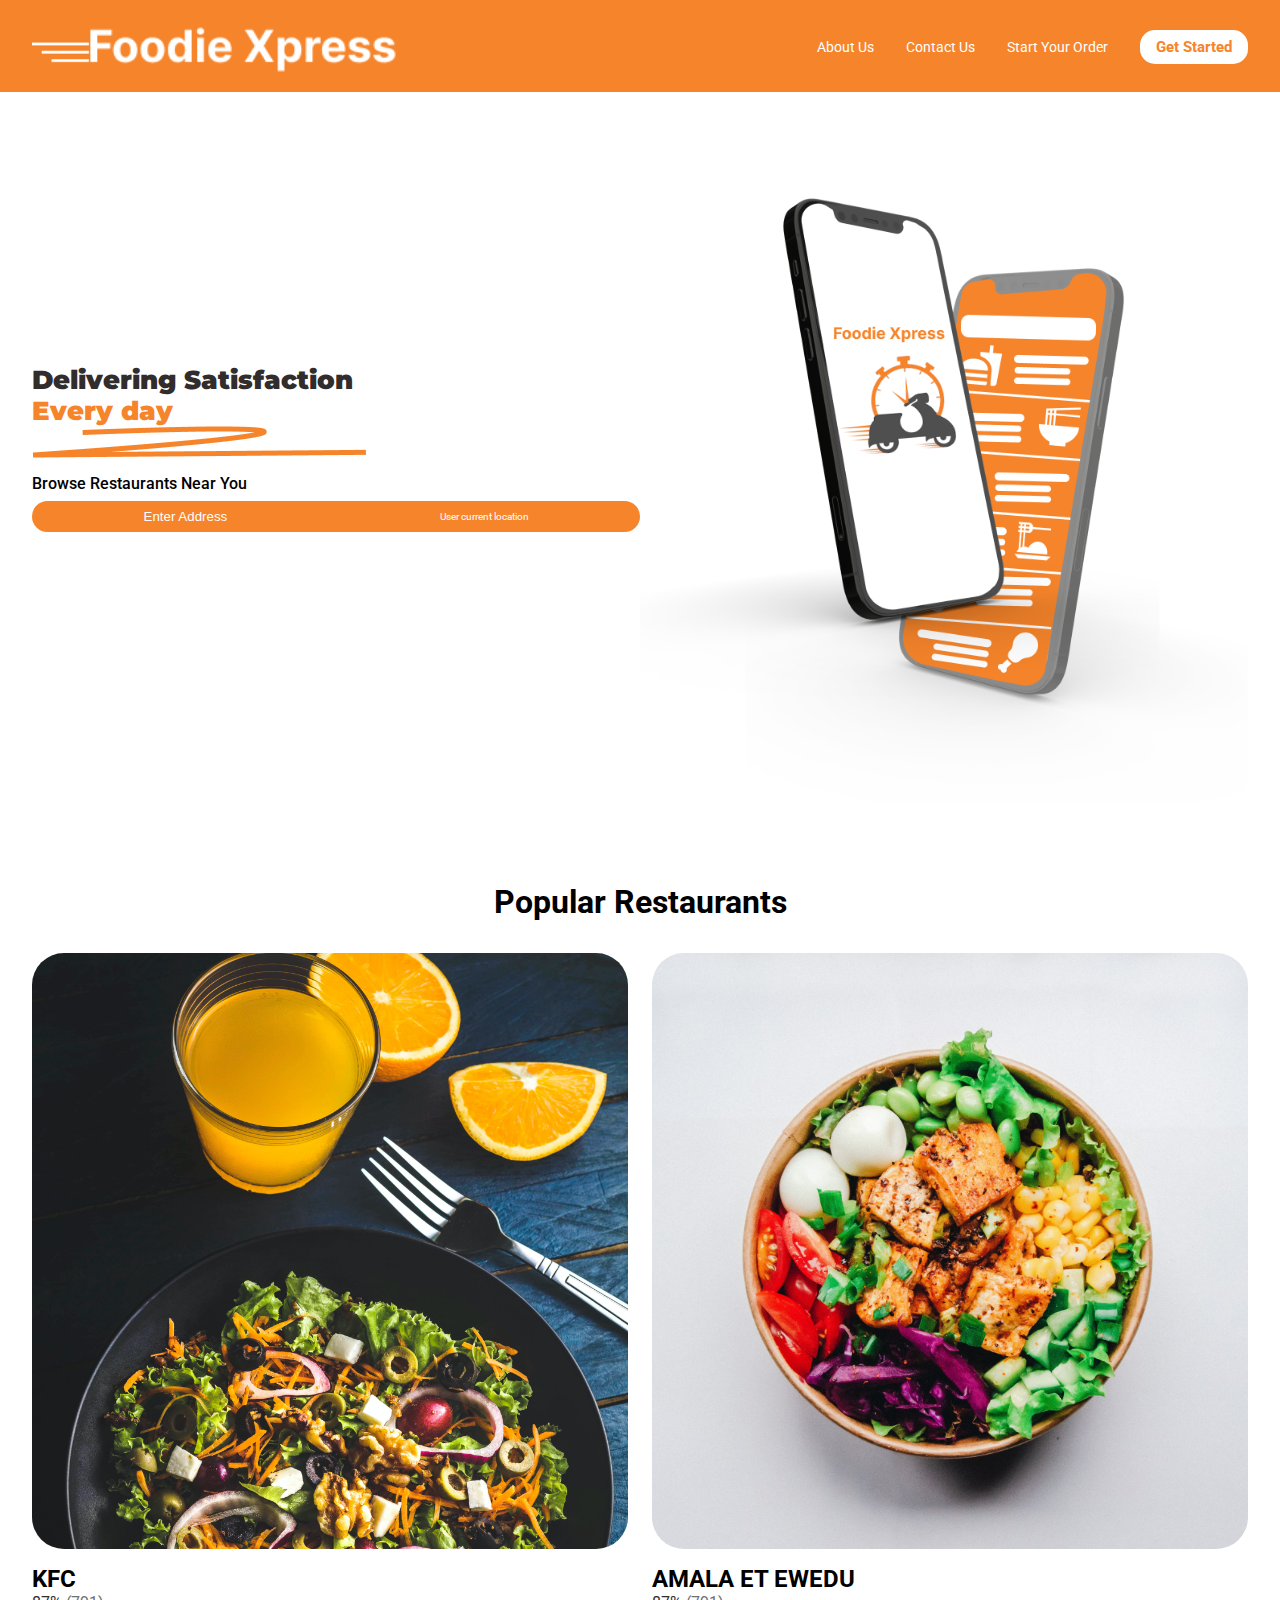
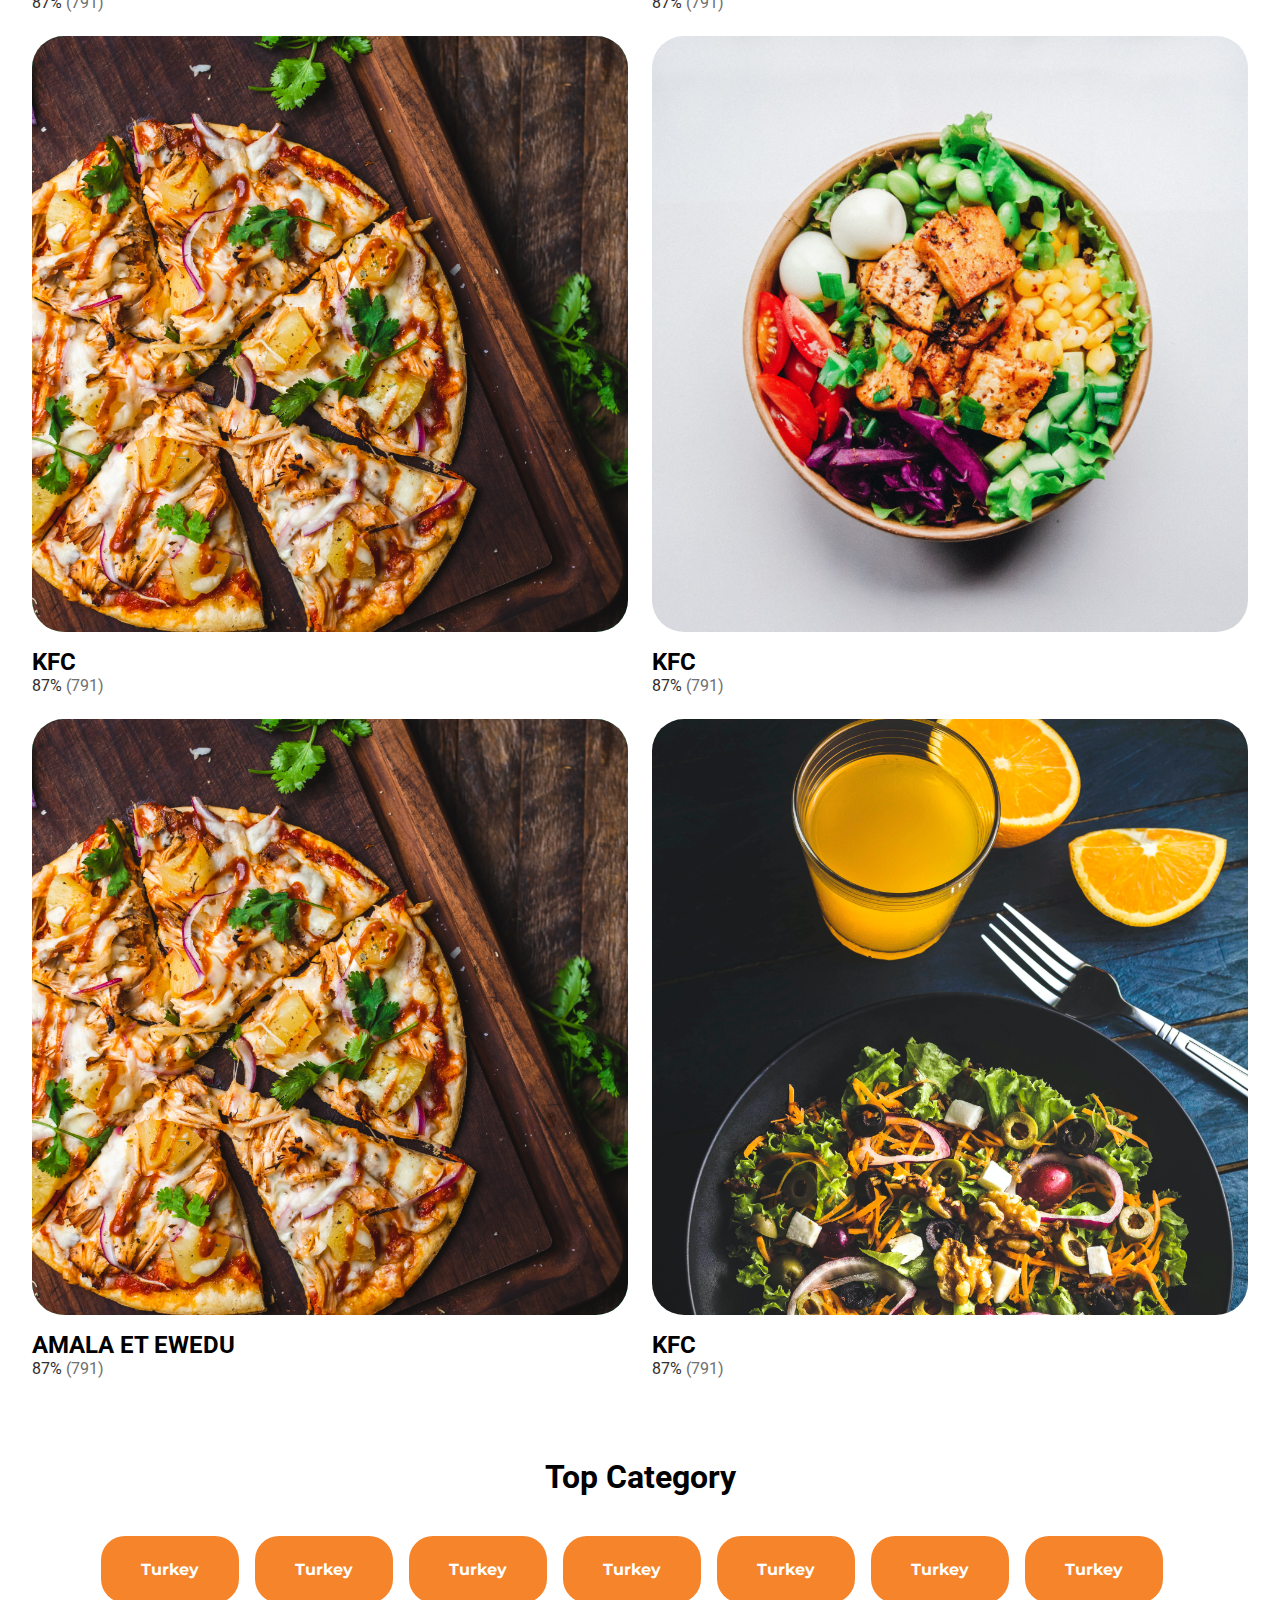
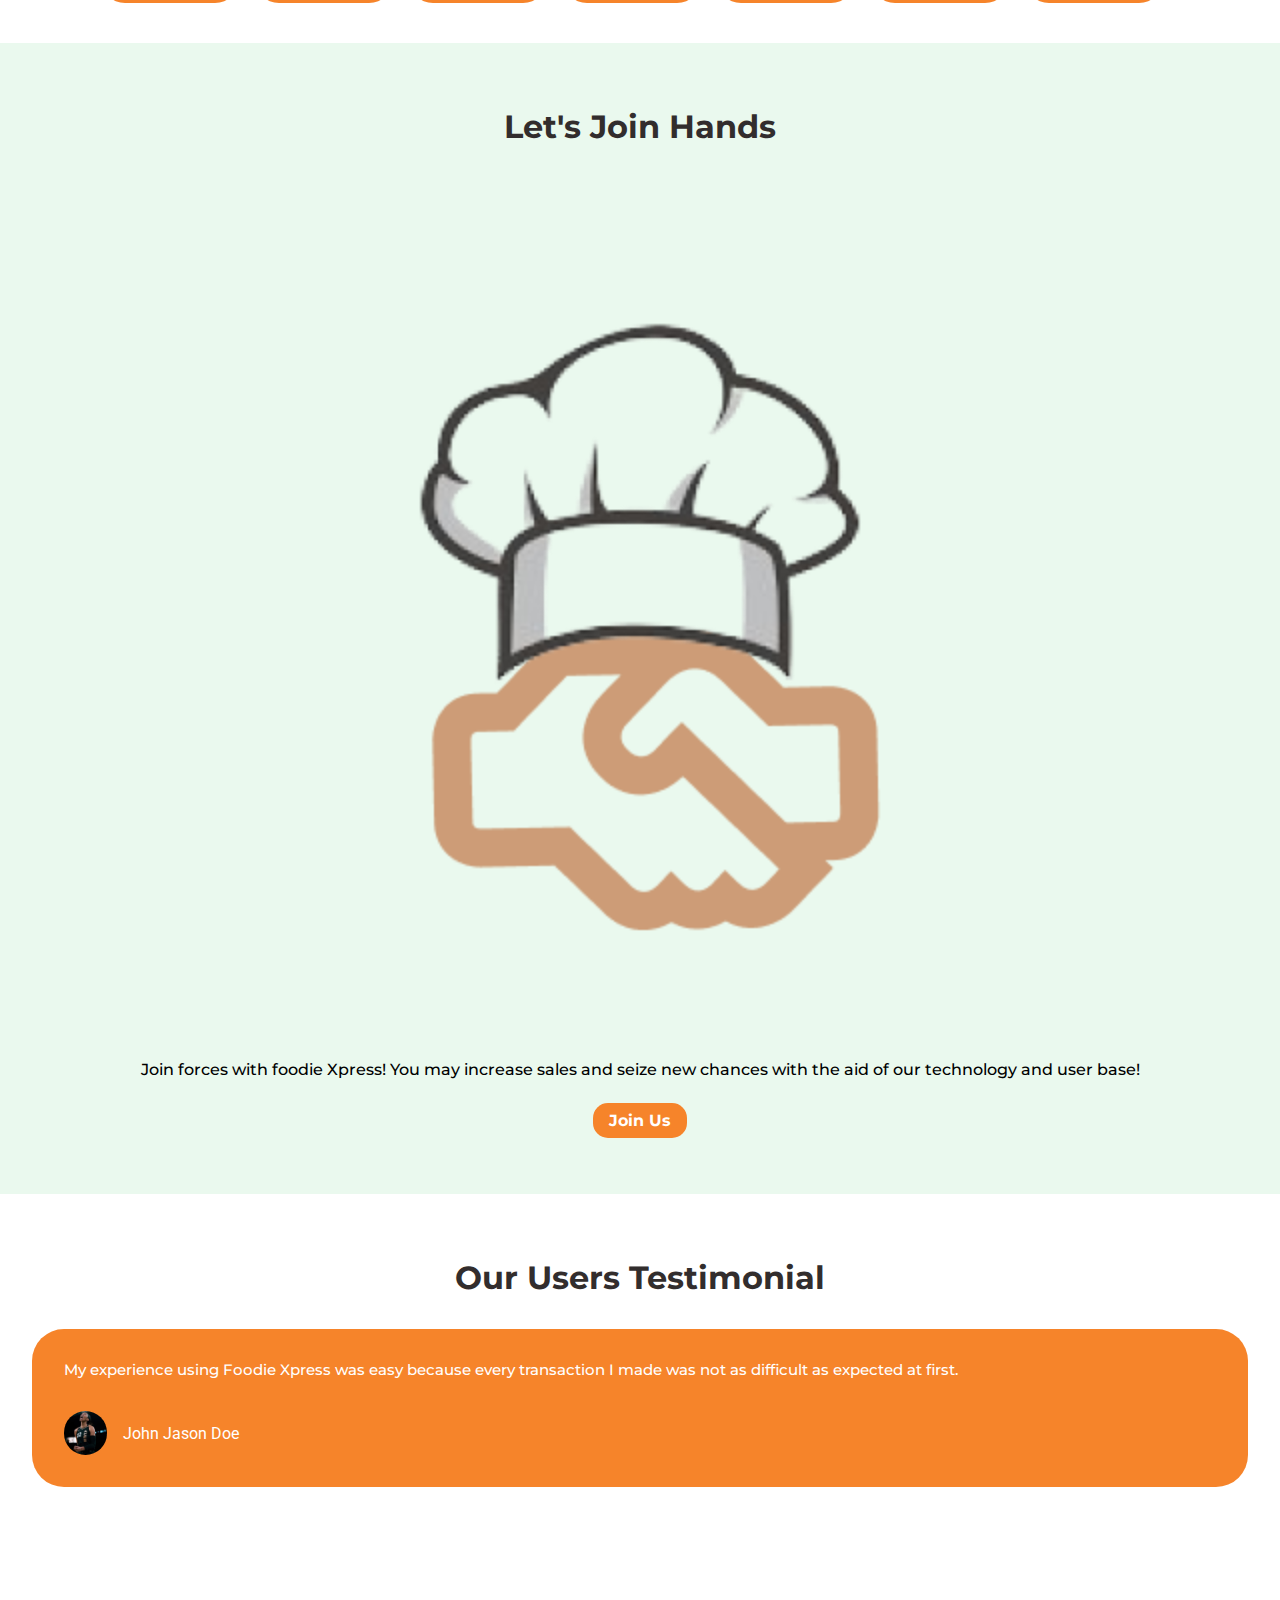
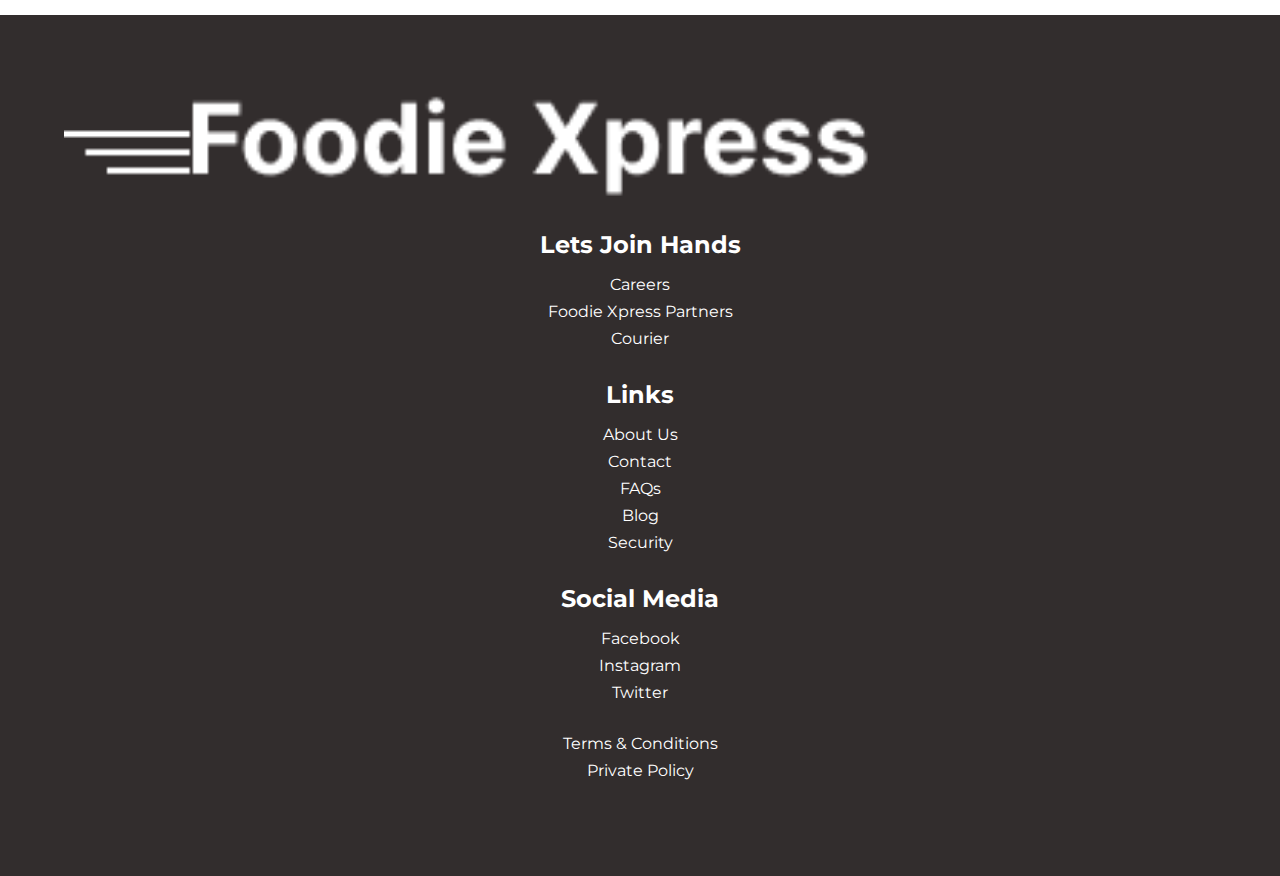
==== commit fed69398: "fresh" ====
--- a/index.html
+++ b/index.html
@@ -25,7 +25,7 @@
                 <img src="./images/Group 125.png" alt="">
             </div>
 
-            <!-- nav menu -->
+            <!-- nav menu mobile-->
             <div class="nav-menu" id="nav-menu">
                 <ul class="nav-list">
                     <li class="nav-item">
@@ -91,7 +91,7 @@
                 <!-- grid-1 -->
                 <div class="restaurant-grid__sub grid-1">
                     <div class="img">
-                        <img src="./images/food-1.jpg" alt="">
+                        <img src="./images/img-3.jpg" alt="">
                     </div>
                     <h2>KFC</h2>
                     <p>
@@ -101,7 +101,7 @@
                 <!-- grid-2 -->
                 <div class="restaurant-grid__sub grid-2">
                     <div class="img">
-                        <img src="./images/food-2.jpg" alt="">
+                        <img src="./images/img-2.jpg" alt="">
                     </div>
                     <h2>AMALA ET EWEDU</h2>
                     <p>
@@ -111,7 +111,7 @@
                 <!-- grid-3 -->
                 <div class="restaurant-grid__sub grid-3">
                     <div class="img">
-                        <img src="./images/food-3.jpg" alt="">
+                        <img src="./images/img-4.jpg" alt="">
                     </div>
                     <h2>KFC</h2>
                     <p>
@@ -121,7 +121,7 @@
                 <!-- grid-4 -->
                 <div class="restaurant-grid__sub grid-4">
                     <div class="img">
-                        <img src="./images/food-1.jpg" alt="">
+                        <img src="./images/img-2.jpg" alt="">
                     </div>
                     <h2>KFC</h2>
                     <p>
@@ -131,7 +131,7 @@
                 <!-- grid-5 -->
                 <div class="restaurant-grid__sub grid-5">
                     <div class="img">
-                        <img src="./images/food-2.jpg" alt="">
+                        <img src="./images/img-4.jpg" alt="">
                     </div>
                     <h2>AMALA ET EWEDU</h2>
                     <p>
@@ -141,7 +141,7 @@
                 <!-- grid-6 -->
                 <div class="restaurant-grid__sub grid-6">
                     <div class="img">
-                        <img src="./images/food-3.jpg" alt="">
+                        <img src="./images/img-3.jpg" alt="">
                     </div>
                     <h2>KFC</h2>
                     <p>
@@ -180,6 +180,10 @@
                 </div>
                 <!-- grid-6 -->
                 <div class="category-grid__sub grid-6">
+                    <a href="#">Turkey</a>
+                </div>
+                <!-- grid-7 -->
+                <div class="category-grid__sub grid-7">
                     <a href="#">Turkey</a>
                 </div>
             </div>
@@ -219,7 +223,7 @@
                 <!-- grid-1 -->
                 <div class="testimonial-grid__sub">
                     <!-- text -->
-                    <p>
+                    <p class="text">
                         My experience using Foodie Xpress was easy
                         because every transaction I made was
                         not as difficult as expected at first.
@@ -233,28 +237,89 @@
                         <p>John Jason Doe</p>
                     </div>
                 </div>
-                <!-- grid-2 -->
-                <div class="testimonial-grid__sub">
-                    <!-- text -->
-                    <p>
-                        My experience using Foodie Xpress was easy
-                        because every transaction I made was
-                        not as difficult as expected at first.
-                    </p>
-
-                    <!-- profile -->
-                    <div class="profile">
-                        <div class="profile-photo">
-                            <img src="./images/img-1.jpg" alt="">
-                        </div>
-                        <p>John Mary Doe</p>
-                    </div>
-                </div>
-            </div>
-        </div>
-    </section>
+            </div>
+        </div>
+    </section>
+
     <!--------------- FOOTER SECTION --------------->
-
+    <footer>
+        <div class="footer-container">
+            <!-- logo -->
+            <div class="footer-logo">
+                <img src="./images/Group 125.png" alt="">
+            </div>
+
+            <!-- links -->
+            <div class="footer-links">
+                <!-- join -->
+                <div class="footer-links__sub join">
+                    <!-- header -->
+                    <h2>Lets Join Hands</h2>
+                    <ul>
+                        <li>
+                            <a href="#">Careers</a>
+                        </li>
+                        <li>
+                            <a href="#">Foodie Xpress Partners</a>
+                        </li>
+                        <li>
+                            <a href="#">Courier</a>
+                        </li>
+                    </ul>
+                </div>
+                <!-- link -->
+                <div class="footer-links__sub links">
+                    <!-- header -->
+                    <h2>Links</h2>
+                    <ul>
+                        <li>
+                            <a href="#">About Us</a>
+                        </li>
+                        <li>
+                            <a href="#">Contact</a>
+                        </li>
+                        <li>
+                            <a href="#">FAQs</a>
+                        </li>
+                        <li>
+                            <a href="#">Blog</a>
+                        </li>
+                        <li>
+                            <a href="#">Security</a>
+                        </li>
+                    </ul>
+                </div>
+                <!-- social -->
+                <div class="footer-links__sub social">
+                    <!-- header -->
+                    <h2>Social Media</h2>
+                    <ul>
+                        <li>
+                            <a href="#">Facebook</a>
+                        </li>
+                        <li>
+                            <a href="#">Instagram</a>
+                        </li>
+                        <li>
+                            <a href="#">Twitter</a>
+                        </li>
+                    </ul>
+                </div>
+
+                <!-- terms -->
+                <div class="footer-links__sub terms">
+                    <ul>
+                        <li>
+                            <a href="#">Terms & Conditions</a>
+                        </li>
+                        <li>
+                            <a href="#">Private Policy</a>
+                        </li>
+                    </ul>
+                </div>
+            </div>
+        </div>
+    </footer>
 
 
     <script src="./app.js"></script>
--- a/style.css
+++ b/style.css
@@ -96,6 +96,10 @@
 
 nav .logo {
  width: 60%;
+}
+
+.nav-menu__desk {
+    display: none;
 }
 
 .nav-menu {
@@ -231,7 +235,7 @@
 
 .restaurant-grid__sub .img {
     /* width: 50%; */
-    /* aspect-ratio: 1/1; */
+    aspect-ratio: 1/1;
     border-radius: 2rem;
     overflow: hidden;
     background-color: aquamarine;
@@ -284,6 +288,7 @@
     font-weight: 700;
 }
 
+/*========== HANDS SECCTION ===========*/
 .hands {
     background: rgba(213, 243, 222, 0.5);
     /* padding: 0 0; */
@@ -319,4 +324,277 @@
     color: var(--color-background);
     font-family: var(--font-mont);
     font-weight: 700;
+}
+
+/*========== TESTIMONIAL SECCTION ===========*/
+.testimonial {
+    /* background-color: red; */
+    padding: 4rem 1rem;
+}
+
+.testimonial-container h1 {
+    text-align: center;
+    font-family: var(--font-mont);
+    font-weight: 700;
+    color: var(--color-grey);
+    margin-bottom: 2rem;
+}
+
+.testimonial-grid__sub {
+    background: var(--color-primary);
+    border-radius: 2rem;
+    color: var(--color-background);
+    padding: 2rem;
+}
+
+.testimonial-grid__sub .text {
+    margin-bottom: 2rem;
+    font-family: var(--font-mont);
+    font-weight: 500;
+    line-height: 1.2;
+    font-size: 15px;
+}
+
+.testimonial-grid__sub .profile {
+    display: flex;
+    align-items: center;
+    /* justify-content: ; */
+}
+
+.testimonial-grid__sub .profile p {
+    margin-left: 1rem;
+}
+
+
+/*========== FOOTER SECTION ===========*/
+footer {
+    margin-top: 4rem;
+}
+
+.footer-container {
+    background-color: var(--color-grey);
+    padding: 4rem 1rem;
+}
+
+.footer-logo {
+    width: 70%;
+}
+
+.footer-container .footer-links {
+    text-align: center;
+    margin-top: 2rem;
+    color: var(--color-background);
+    font-family: var(--font-mont);
+}
+
+.footer-links__sub {
+    margin-bottom: 2rem;
+}
+
+.footer-links__sub h2 {
+    margin-bottom: 1rem;
+}
+
+.footer-links__sub ul li {
+    margin-bottom: .5rem;
+}
+
+
+/*==================== MEDIA QUERIES ====================*/
+/*==================== MEDIUM DEVICES ====================*/
+@media screen and (min-width: 500px){
+    nav,
+    .home,
+    .restaurant,
+    .testimonial {
+        padding-left: 2rem;
+        padding-right: 2rem;
+    }
+
+    .hands-container__text {
+        padding: 0 2rem;
+    }
+
+    .footer-logo {
+        width: 50%;
+    }
+}
+
+@media screen and (min-width: 540px){
+    nav .logo {
+        width: 45%;
+    }
+    .home {
+        flex-direction: row;
+        align-items: center;
+        justify-content: space-between;
+    }
+
+    .home-details,
+    .home-image {
+        width: 100%;
+    }
+    
+    /* .home-details {
+        background-color: blueviolet;
+    }
+
+    .home-image {
+        background-color: brown;
+    } */
+
+    .home-detail__header {
+        font-size: 1.6rem;
+    }
+    
+    .home-detail__img {
+        width: 55%;
+    }
+    
+    .home-detail__text {
+        font-size: 1rem;
+    }
+    
+    .home-detail__form {
+        width: 100%;
+    }
+
+    /*========== RESTAURANT SECCTION ===========*/
+
+    .restaurant h1 {
+        font-size: 2rem;
+    }
+
+    .restaurant-grid {
+        grid-template-columns: 1fr 1fr;
+        align-items: initial;
+        justify-content: initial;
+    }
+
+    .restaurant-grid__sub .img {
+        /* width: 50%; */
+        aspect-ratio: 1/1;
+        border-radius: 2rem;
+        overflow: hidden;
+        background-color: aquamarine;
+        margin-bottom: 1rem;
+    }
+
+    .restaurant-grid__sub p {
+        color: var(--color-grey);
+    }
+    .restaurant-grid__sub p i{
+        color: var(--color-black);
+    }
+    .restaurant-grid__sub p span {
+        color: var(--color-light-grey);
+    }
+}
+
+/*==================== MEDIA QUERIES ====================*/
+/*==================== MEDIUM DEVICES ====================*/
+@media screen and (min-width: 750px){
+    nav {
+        width: 100%;
+        display: flex;
+        align-items: center;
+        justify-content: space-between;
+        padding: 1.2rem 2rem;
+        position: relative;
+    }
+    
+    nav,
+        .home {
+            padding-left: 2rem;
+            padding-right: 2rem;
+        }
+
+        .nav-bar,
+        .nav-close {
+            display: none;
+        }
+
+        nav .logo {
+            width: 30%;
+        }
+
+
+        .nav-menu {
+            position: initial;
+            background-color: transparent;
+            display: flex;
+            flex-direction: row;
+            align-items: baseline;
+            justify-content: space-between;
+            width: initial;
+            height: initial;
+            right: 0;
+            top: 0;
+            text-align: left;
+            transition: none;
+            z-index: 0;
+        }
+
+        .nav-list {
+            display: flex;
+        }
+
+        .nav-menu ul {
+            margin-right: none;
+        }
+
+        .nav-menu ul li {
+            margin-bottom: 0;
+        }
+
+        .nav-menu ul li a, 
+        .nav-menu .nav-btn a {
+            font-size: 14px;
+            color: var(--color-background);
+            /* padding-right: 20px; */
+        }
+
+        .nav-menu ul li a {
+            margin-left: 2rem;
+        }
+
+        .nav-menu ul li .btn {
+            background: var(--color-background);
+            color: var(--color-primary);
+            font-size: 15px;
+            font-weight: 700;
+        }
+
+    /*========== FOOTER SECTION ===========*/
+    footer {
+        margin-top: 4rem;
+    }
+
+    .footer-container {
+        background-color: var(--color-grey);
+        padding: 4rem 4rem;
+    }
+
+    .footer-logo {
+        width: 70%;
+    }
+
+    .footer-container .footer-links {
+        text-align: center;
+        margin-top: 2rem;
+        color: var(--color-background);
+        font-family: var(--font-mont);
+    }
+
+    .footer-links__sub {
+        margin-bottom: 2rem;
+    }
+
+    .footer-links__sub h2 {
+        margin-bottom: 1rem;
+    }
+
+    .footer-links__sub ul li {
+        margin-bottom: .5rem;
+    }
 }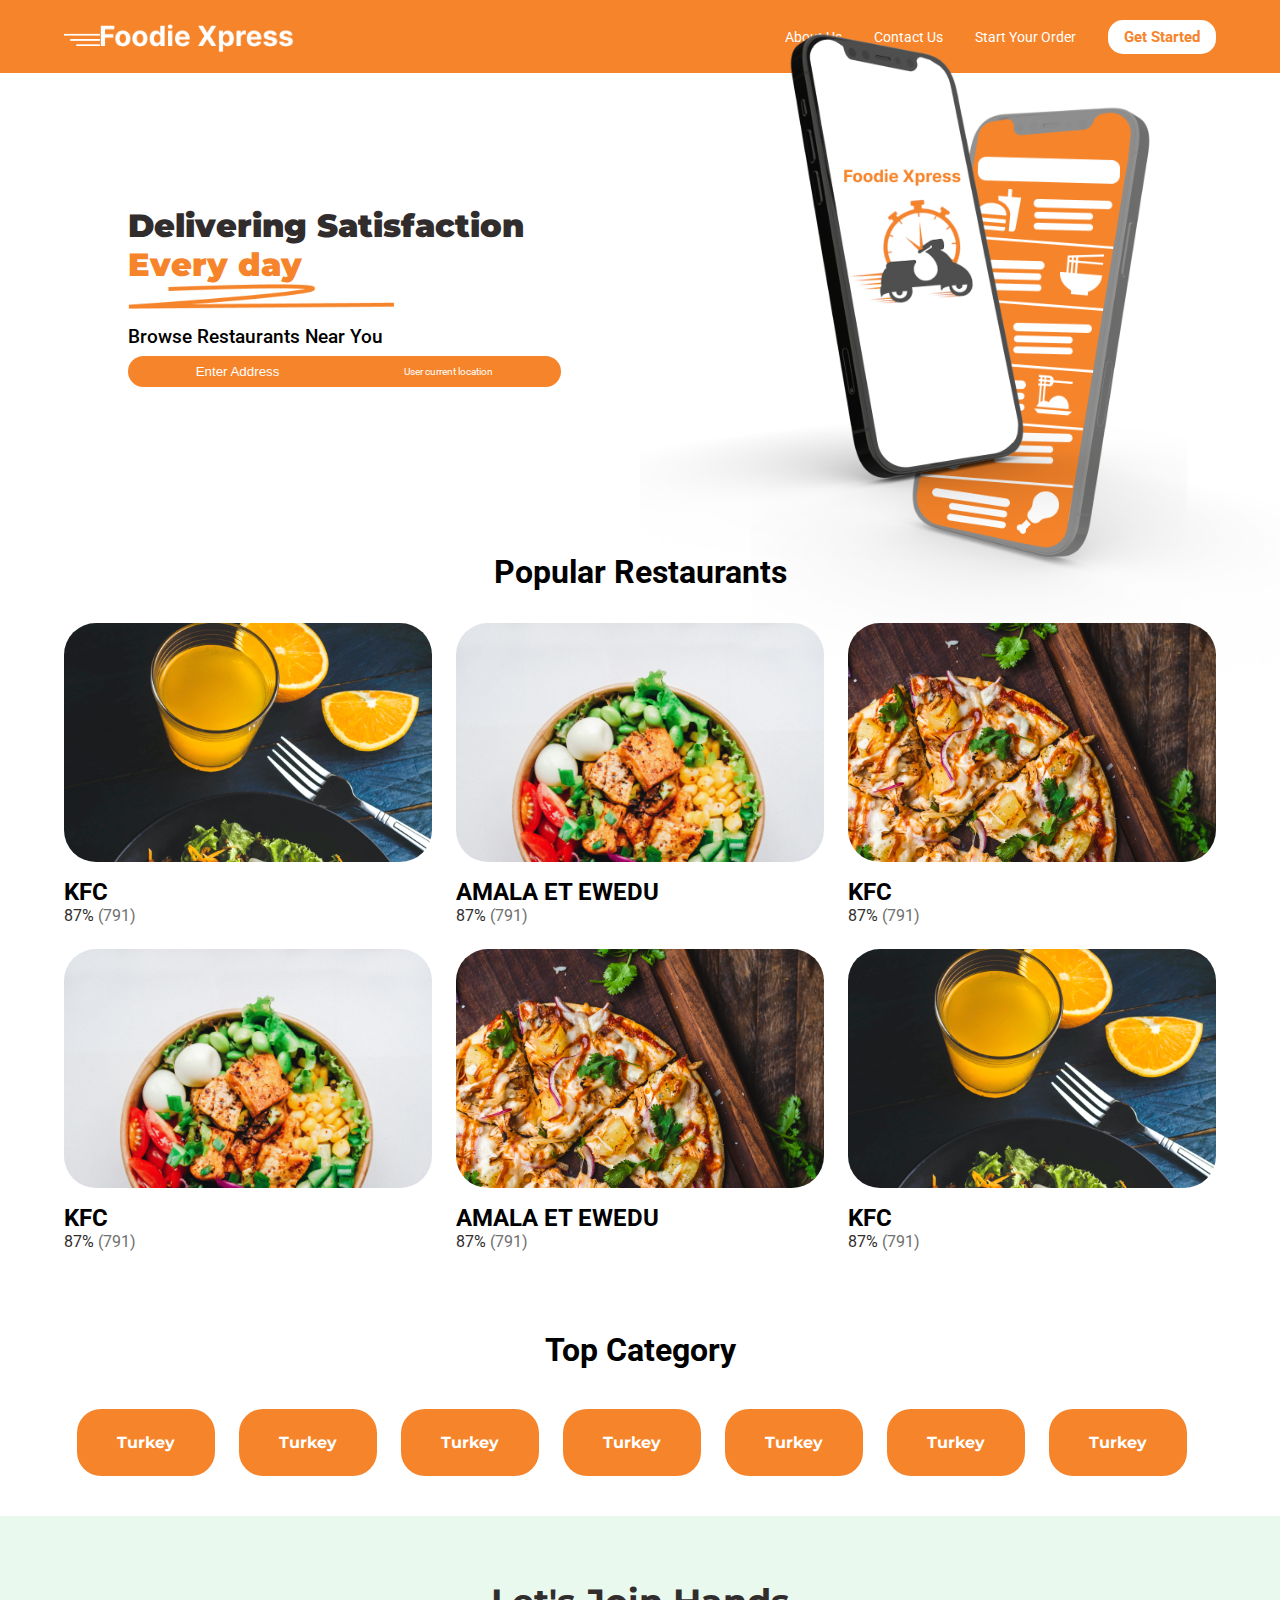
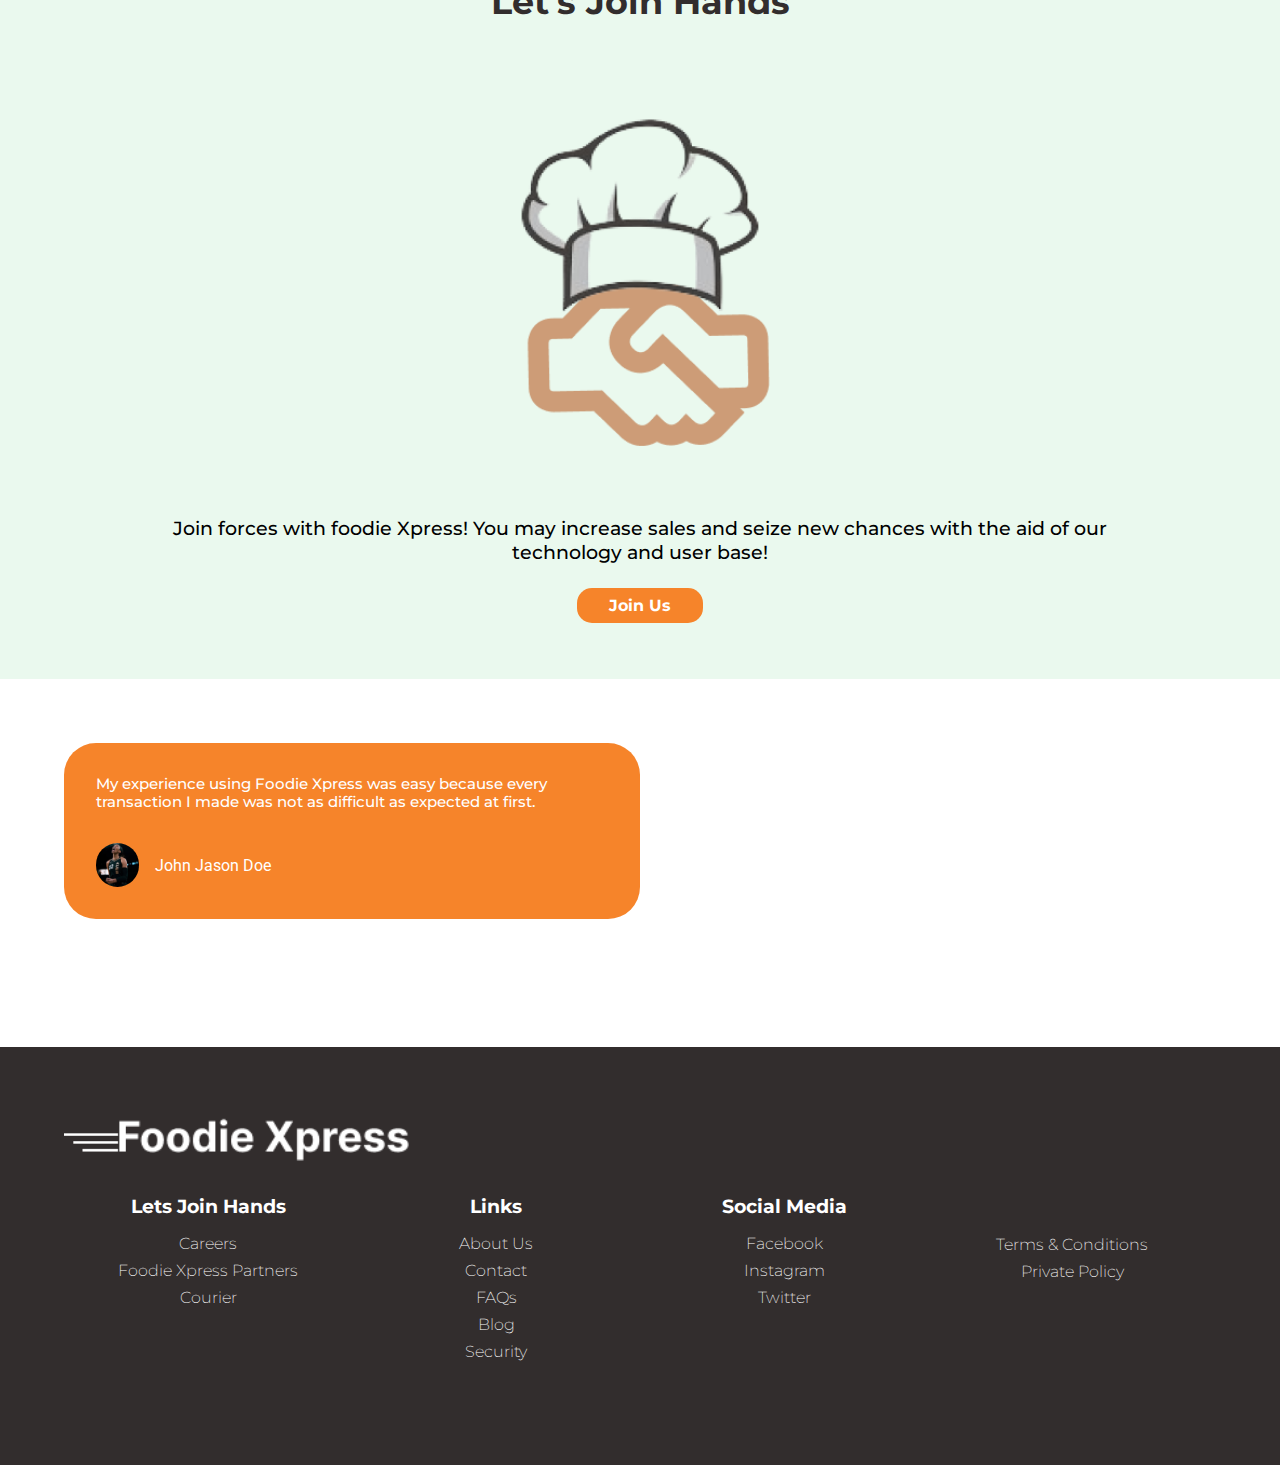
==== commit 1bd716be: "newest features" ====
--- a/index.html
+++ b/index.html
@@ -7,6 +7,9 @@
     <meta name="viewport" content="width=device-width, initial-scale=1.0">
     <!--------------- WEBSITE TITLE --------------->
     <title>Foodie Xpress | Landing Page</title>
+
+    <!-- Link Swiper's CSS -->
+    <link rel="stylesheet" href="./swiper-bundle.min.css">
 
     <!--------------- LINK CSS --------------->
     <link rel="stylesheet" href="style.css">
@@ -215,29 +218,35 @@
 
     <!--------------- TESTIMONIAL SECTION --------------->
     <section class="testimonial">
-        <div class="testimonial-container">
+        <div class="testimonial-container swiper mySwiper">
             <!-- title -->
-            <h1>Our Users Testimonial</h1>
-            <!-- grid -->
-            <div class="testimonial-grid">
-                <!-- grid-1 -->
-                <div class="testimonial-grid__sub">
-                    <!-- text -->
-                    <p class="text">
-                        My experience using Foodie Xpress was easy
-                        because every transaction I made was
-                        not as difficult as expected at first.
-                    </p>
-
-                    <!-- profile -->
-                    <div class="profile">
-                        <div class="profile-photo">
-                            <img src="./images/img-1.jpg" alt="">
+            <!-- <h1>Our Users Testimonial</h1> -->
+            <div class="slide-content">
+                <!-- grid -->
+                <div class="testimonial-grid swiper-wrapper">
+                    <!-- grid-1 -->
+                    <div class="testimonial-grid__sub swiper-slide">
+                        <!-- text -->
+                        <p class="text">
+                            My experience using Foodie Xpress was easy
+                            because every transaction I made was
+                            not as difficult as expected at first.
+                        </p>
+
+                        <!-- profile -->
+                        <div class="profile">
+                            <div class="profile-photo">
+                                <img src="./images/img-1.jpg" alt="">
+                            </div>
+                            <p>John Jason Doe</p>
                         </div>
-                        <p>John Jason Doe</p>
-                    </div>
-                </div>
-            </div>
+                    </div>
+                </div>
+            </div>
+            <div class="swiper-button-next"></div>
+            <div class="swiper-button-prev"></div>
+            <div class="swiper-scrollbar"></div>
+            <div class="swiper-pagination"></div>
         </div>
     </section>
 
@@ -321,6 +330,8 @@
         </div>
     </footer>
 
+    <!-- Swiper JS -->
+    <script src="./swiper-bundle.min.js"></script>
 
     <script src="./app.js"></script>
 </body>
--- a/style.css
+++ b/style.css
@@ -219,7 +219,7 @@
 
 .restaurant {
     /* background-color: red; */
-    padding: 5rem 1rem;
+    padding: 2rem 1rem 5rem 1rem;
 }
 
 .restaurant h1 {
@@ -238,7 +238,7 @@
     aspect-ratio: 1/1;
     border-radius: 2rem;
     overflow: hidden;
-    background-color: aquamarine;
+    /* background-color: aquamarine; */
     margin-bottom: 1rem;
 }
 
@@ -428,6 +428,7 @@
         flex-direction: row;
         align-items: center;
         justify-content: space-between;
+        /* background-color: aqua; */
     }
 
     .home-details,
@@ -473,7 +474,7 @@
 
     .restaurant-grid__sub .img {
         /* width: 50%; */
-        aspect-ratio: 1/1;
+        aspect-ratio: 2/1.3;
         border-radius: 2rem;
         overflow: hidden;
         background-color: aquamarine;
@@ -493,7 +494,7 @@
 
 /*==================== MEDIA QUERIES ====================*/
 /*==================== MEDIUM DEVICES ====================*/
-@media screen and (min-width: 750px){
+@media screen and (min-width: 780px){
     nav {
         width: 100%;
         display: flex;
@@ -504,97 +505,201 @@
     }
     
     nav,
-        .home {
-            padding-left: 2rem;
-            padding-right: 2rem;
-        }
-
-        .nav-bar,
-        .nav-close {
-            display: none;
-        }
-
-        nav .logo {
-            width: 30%;
-        }
-
-
-        .nav-menu {
-            position: initial;
-            background-color: transparent;
-            display: flex;
-            flex-direction: row;
-            align-items: baseline;
-            justify-content: space-between;
-            width: initial;
-            height: initial;
-            right: 0;
-            top: 0;
-            text-align: left;
-            transition: none;
-            z-index: 0;
-        }
-
-        .nav-list {
-            display: flex;
-        }
-
-        .nav-menu ul {
-            margin-right: none;
-        }
-
-        .nav-menu ul li {
-            margin-bottom: 0;
-        }
-
-        .nav-menu ul li a, 
-        .nav-menu .nav-btn a {
-            font-size: 14px;
-            color: var(--color-background);
-            /* padding-right: 20px; */
-        }
-
-        .nav-menu ul li a {
-            margin-left: 2rem;
-        }
-
-        .nav-menu ul li .btn {
-            background: var(--color-background);
-            color: var(--color-primary);
-            font-size: 15px;
-            font-weight: 700;
-        }
+    .home {
+        padding-left: 4rem;
+        padding-right: 4rem;
+    }
+
+    .nav-bar,
+    .nav-close {
+        display: none;
+    }
+
+    nav .logo {
+        width: 20%;
+    }
+
+
+    .nav-menu {
+        position: initial;
+        background-color: transparent;
+        display: flex;
+        flex-direction: row;
+        align-items: baseline;
+        justify-content: space-between;
+        width: initial;
+        height: initial;
+        right: 0;
+        top: 0;
+        text-align: left;
+        transition: none;
+        z-index: 0;
+    }
+
+    .nav-list {
+        display: flex;
+    }
+
+    .nav-menu ul {
+        margin-right: none;
+    }
+
+    .nav-menu ul li {
+        margin-bottom: 0;
+    }
+
+    .nav-menu ul li a, 
+    .nav-menu .nav-btn a {
+        font-size: 14px;
+        color: var(--color-background);
+        /* padding-right: 20px; */
+    }
+
+    .nav-menu ul li a {
+        margin-left: 2rem;
+    }
+
+    .nav-menu ul li .btn {
+        background: var(--color-background);
+        color: var(--color-primary);
+        font-size: 15px;
+        font-weight: 700;
+    }
+
+    /*========== HANDS SECCTION ===========*/
+
+    .home {
+        /* display: initial; */
+        flex-direction: initial;
+        /* align-items: baseline; */
+        /* justify-content: initial; */
+        position: relative;
+        margin: 14rem 0;
+    }
+
+    .home-details,
+    .home-image {
+        position: absolute;
+    }
+
+    .home-details {
+        left: 0;
+        width: 52%;
+        z-index: 50;
+        left: 10%;
+        /* background-color: rebeccapurple; */
+    }
+
+    .home-image {
+        right: 0;
+        /* background-color: green; */
+        width: 50%;
+    }
+
+    .home-detail__header {
+        font-size: 2rem;
+    }
+    
+    .home-detail__img {
+        width: 40%;
+    }
+    
+    .home-detail__text {
+        font-size: 1.2rem;
+    }
+    
+    .home-detail__form {
+        width: 65%;
+    }
+
+
+    /*========== RESTAURANT SECCTION ===========*/
+
+    .restaurant {
+        padding-left: 4rem;
+        padding-right: 4rem;
+    }
+
+    /*========== CATEGORY SECCTION ===========*/
+
+    .category {
+        padding-left: 4rem;
+        padding-right: 4rem;
+    }
+
+    .category-grid {
+        gap: .5rem;
+    }
+
+
+    /*========== HANDS SECCTION ===========*/
+
+    .hands-container {
+        padding: 4rem 4rem;
+    }
+
+    .hands-container h1 {
+        font-size: 2.2rem;
+    }
+
+    .hands-container__img {
+        /* background: #322D2D; */
+        width: 30%;
+    }
+
+    .hands-container__text {
+        font-size: 1.2rem;
+        padding: 0 5rem;
+        margin-bottom: 2rem;
+    }
+
+    .hands-container__btn .btn {
+        padding-left: 2rem;
+        padding-right: 2rem;
+    }
+
+
 
     /*========== FOOTER SECTION ===========*/
-    footer {
-        margin-top: 4rem;
-    }
+    .testimonial {
+        padding-left: 4rem;
+        padding-right: 4rem;
+    }
+
+    /*========== FOOTER SECTION ===========*/
 
     .footer-container {
-        background-color: var(--color-grey);
         padding: 4rem 4rem;
     }
 
     .footer-logo {
-        width: 70%;
+        width: 30%;
     }
 
     .footer-container .footer-links {
-        text-align: center;
-        margin-top: 2rem;
-        color: var(--color-background);
-        font-family: var(--font-mont);
-    }
-
-    .footer-links__sub {
-        margin-bottom: 2rem;
+        display: grid;
+        grid-template-columns: repeat(4, 1fr);
+        align-items: flex-start;
     }
 
     .footer-links__sub h2 {
-        margin-bottom: 1rem;
-    }
-
-    .footer-links__sub ul li {
-        margin-bottom: .5rem;
-    }
-}+        font-size: 1.2rem;
+    }
+
+    .footer-links__sub ul li a{
+        font-weight: 200;
+    }
+
+    .footer-container .footer-links .footer-links__sub:nth-child(4) {
+        margin-top: 2.6rem;
+    }
+
+}
+    
+@media screen and (min-width: 850px){
+    .restaurant-grid {
+        grid-template-columns: 1fr 1fr 1fr;
+        align-items: initial;
+        justify-content: initial;
+    }
+}
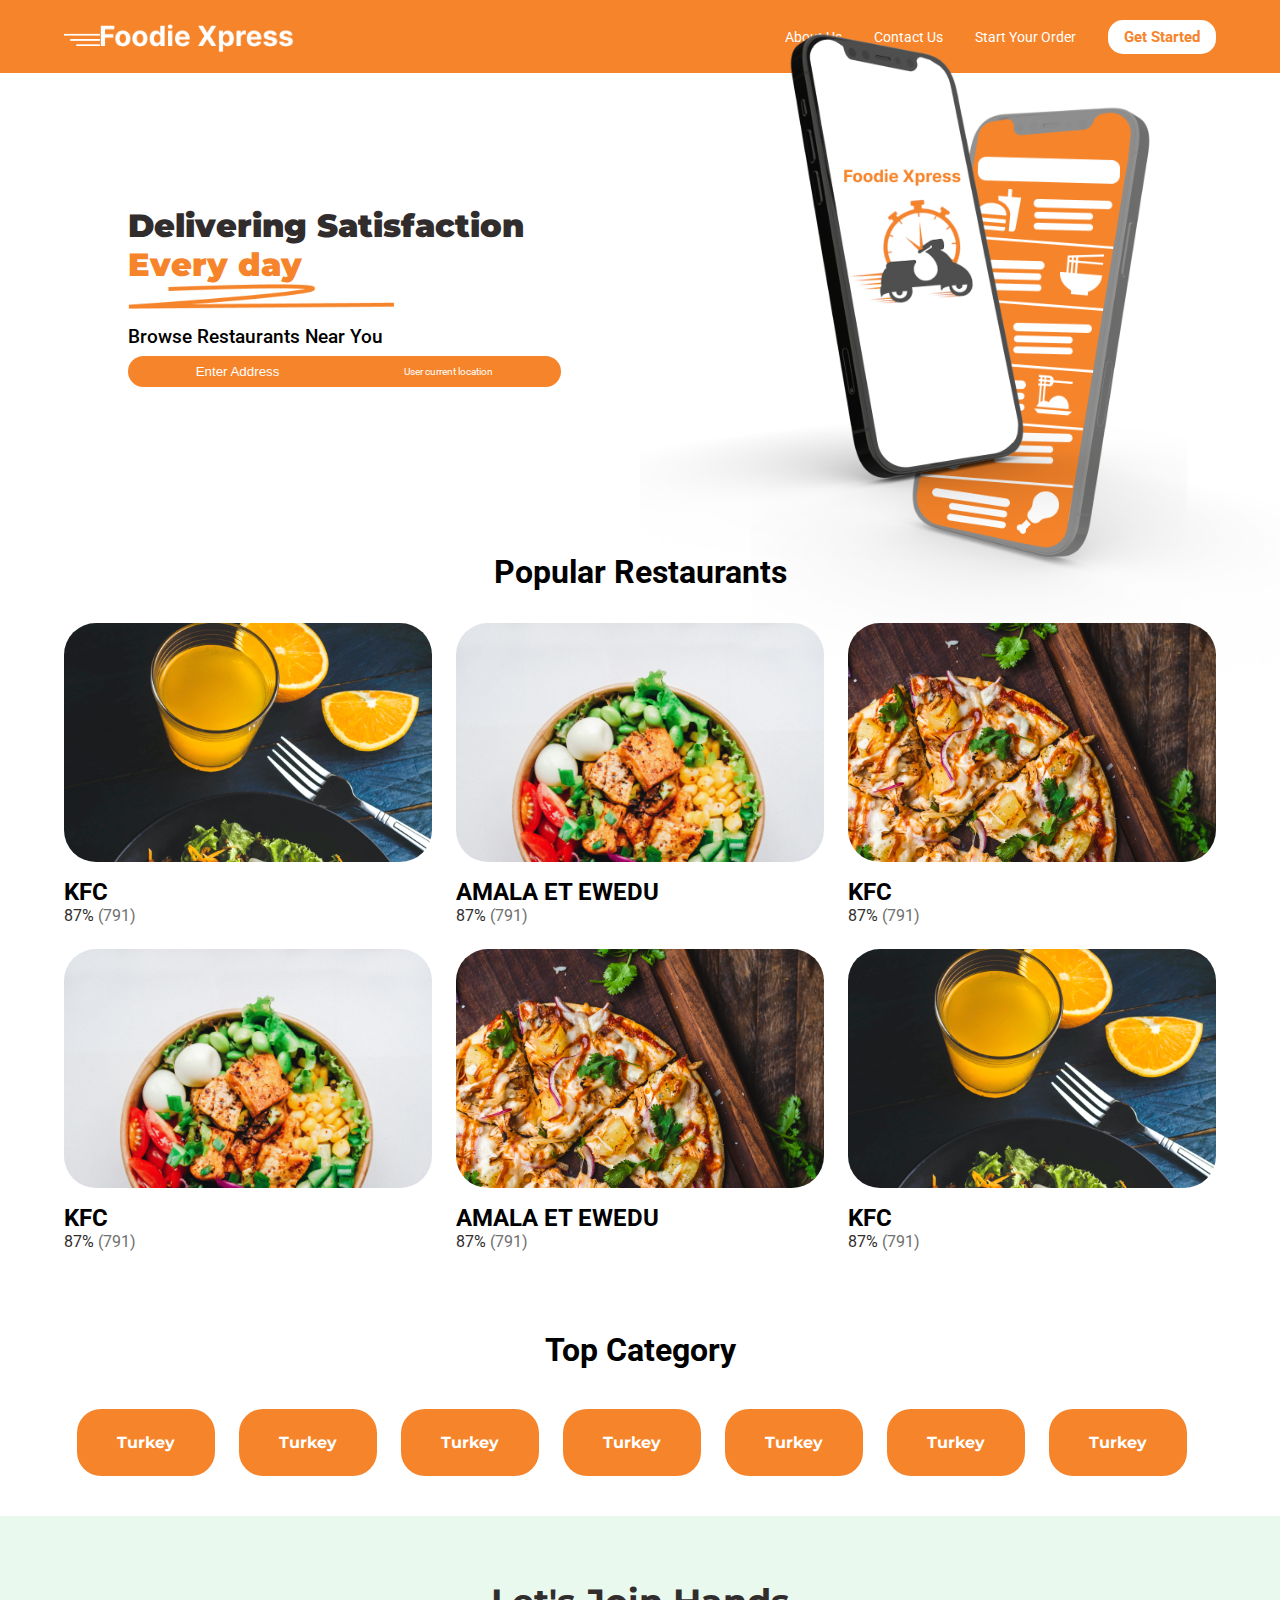
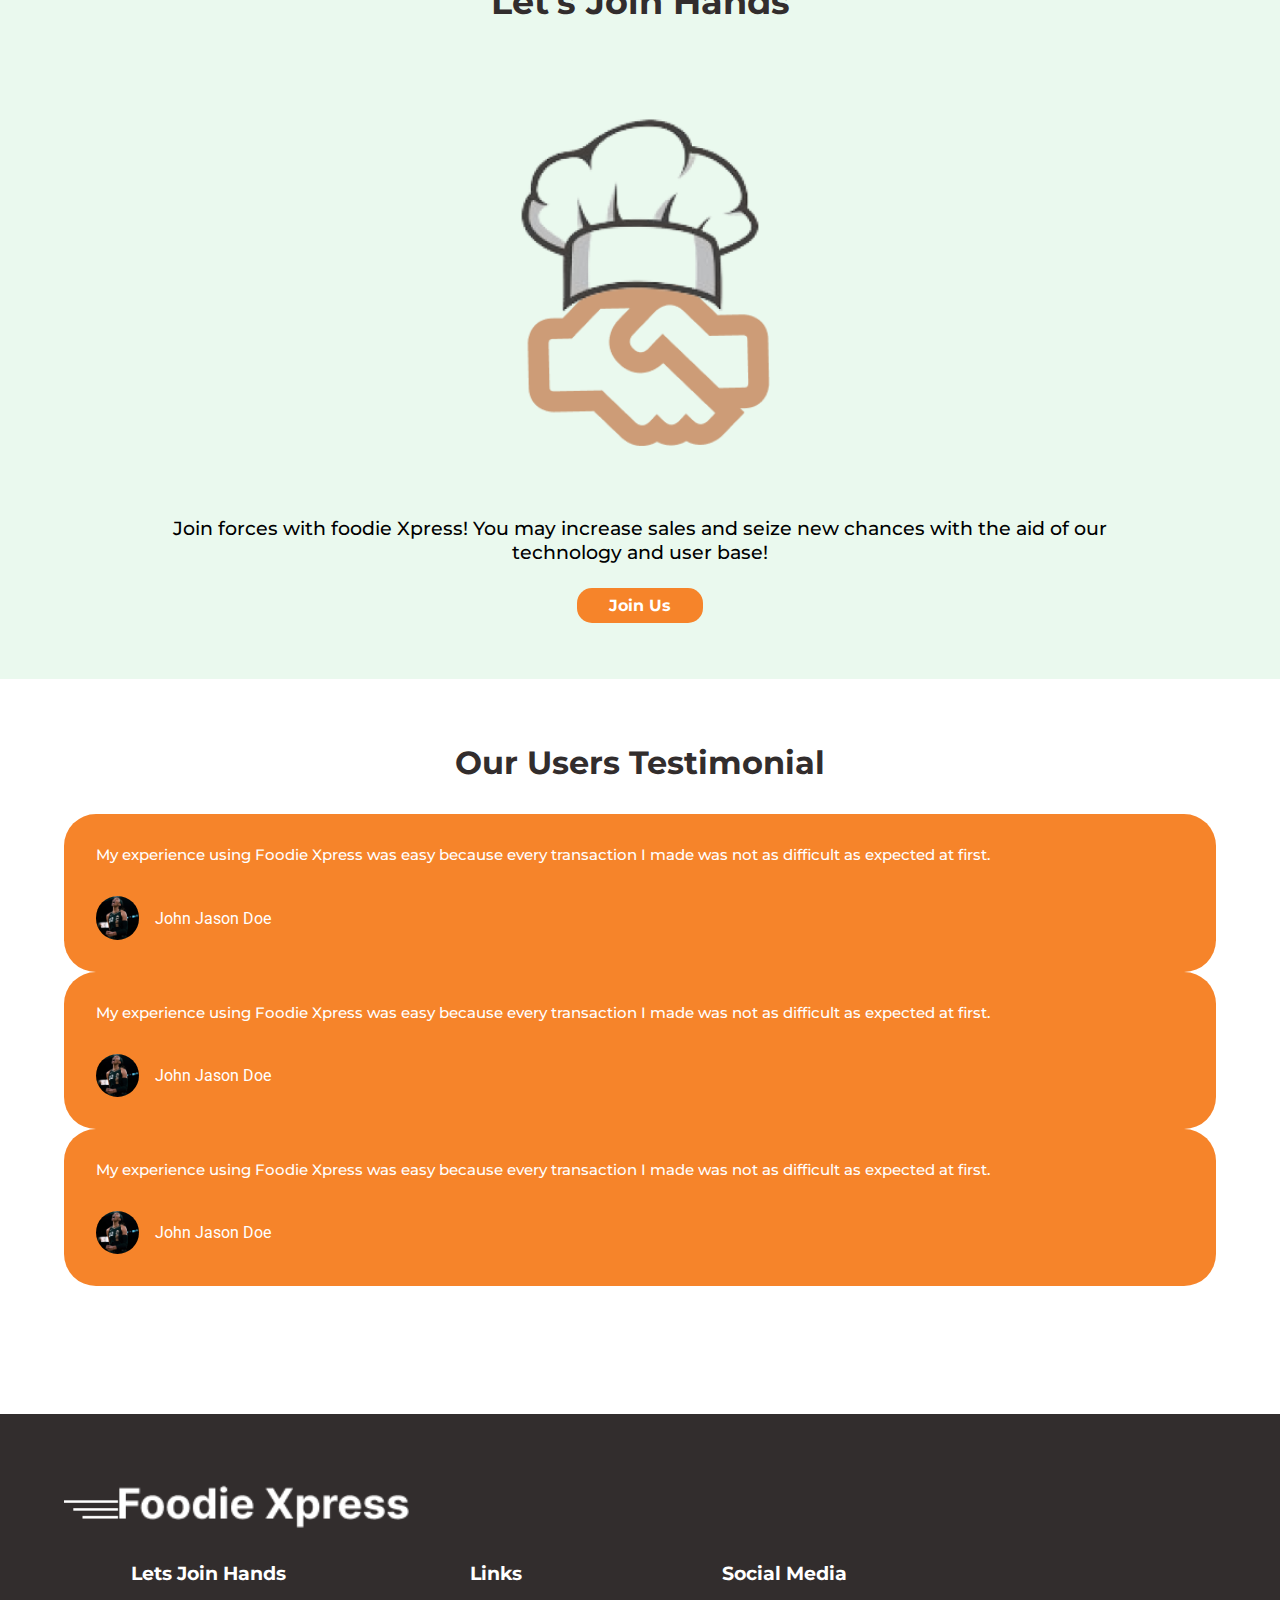
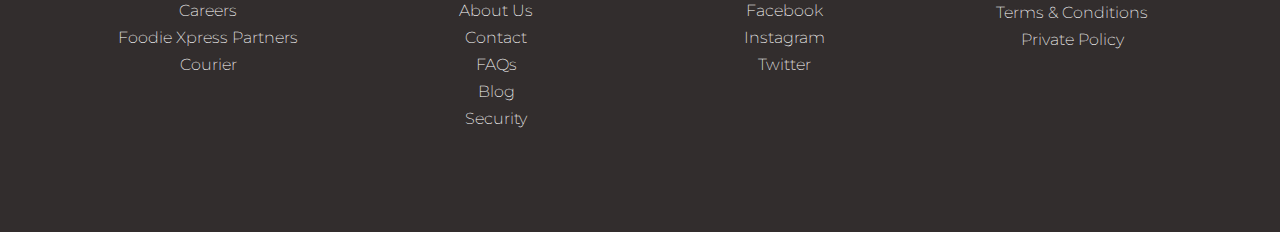
==== commit f4329aa3: "newest commit" ====
--- a/index.html
+++ b/index.html
@@ -218,14 +218,14 @@
 
     <!--------------- TESTIMONIAL SECTION --------------->
     <section class="testimonial">
-        <div class="testimonial-container swiper mySwiper">
+        <div class="testimonial-container">
             <!-- title -->
-            <!-- <h1>Our Users Testimonial</h1> -->
+            <h1>Our Users Testimonial</h1>
             <div class="slide-content">
                 <!-- grid -->
-                <div class="testimonial-grid swiper-wrapper">
+                <div class="testimonial-grid">
                     <!-- grid-1 -->
-                    <div class="testimonial-grid__sub swiper-slide">
+                    <div class="testimonial-grid__sub">
                         <!-- text -->
                         <p class="text">
                             My experience using Foodie Xpress was easy
@@ -241,12 +241,42 @@
                             <p>John Jason Doe</p>
                         </div>
                     </div>
-                </div>
-            </div>
-            <div class="swiper-button-next"></div>
-            <div class="swiper-button-prev"></div>
-            <div class="swiper-scrollbar"></div>
-            <div class="swiper-pagination"></div>
+                    <!-- grid-1 -->
+                    <div class="testimonial-grid__sub">
+                        <!-- text -->
+                        <p class="text">
+                            My experience using Foodie Xpress was easy
+                            because every transaction I made was
+                            not as difficult as expected at first.
+                        </p>
+
+                        <!-- profile -->
+                        <div class="profile">
+                            <div class="profile-photo">
+                                <img src="./images/img-1.jpg" alt="">
+                            </div>
+                            <p>John Jason Doe</p>
+                        </div>
+                    </div>
+                    <!-- grid-1 -->
+                    <div class="testimonial-grid__sub">
+                        <!-- text -->
+                        <p class="text">
+                            My experience using Foodie Xpress was easy
+                            because every transaction I made was
+                            not as difficult as expected at first.
+                        </p>
+
+                        <!-- profile -->
+                        <div class="profile">
+                            <div class="profile-photo">
+                                <img src="./images/img-1.jpg" alt="">
+                            </div>
+                            <p>John Jason Doe</p>
+                        </div>
+                    </div>
+                </div>
+            </div>
         </div>
     </section>
 
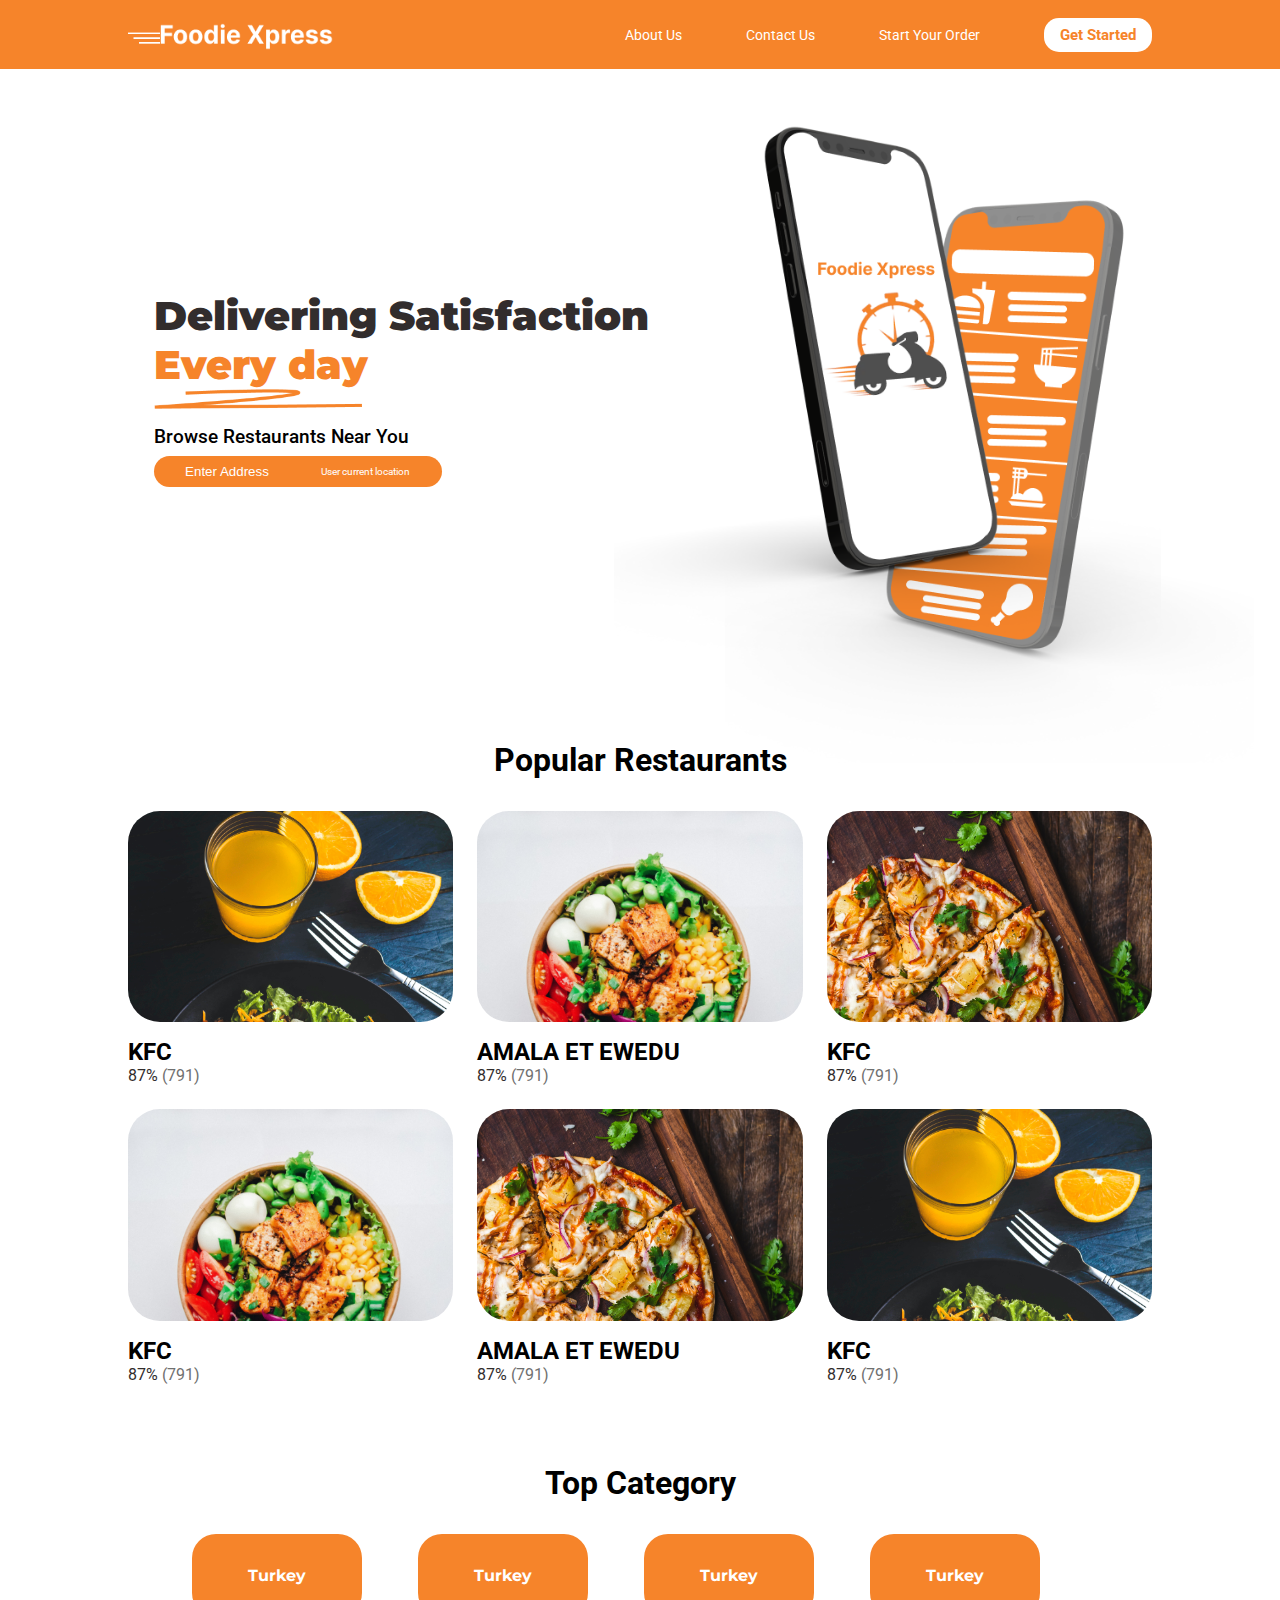
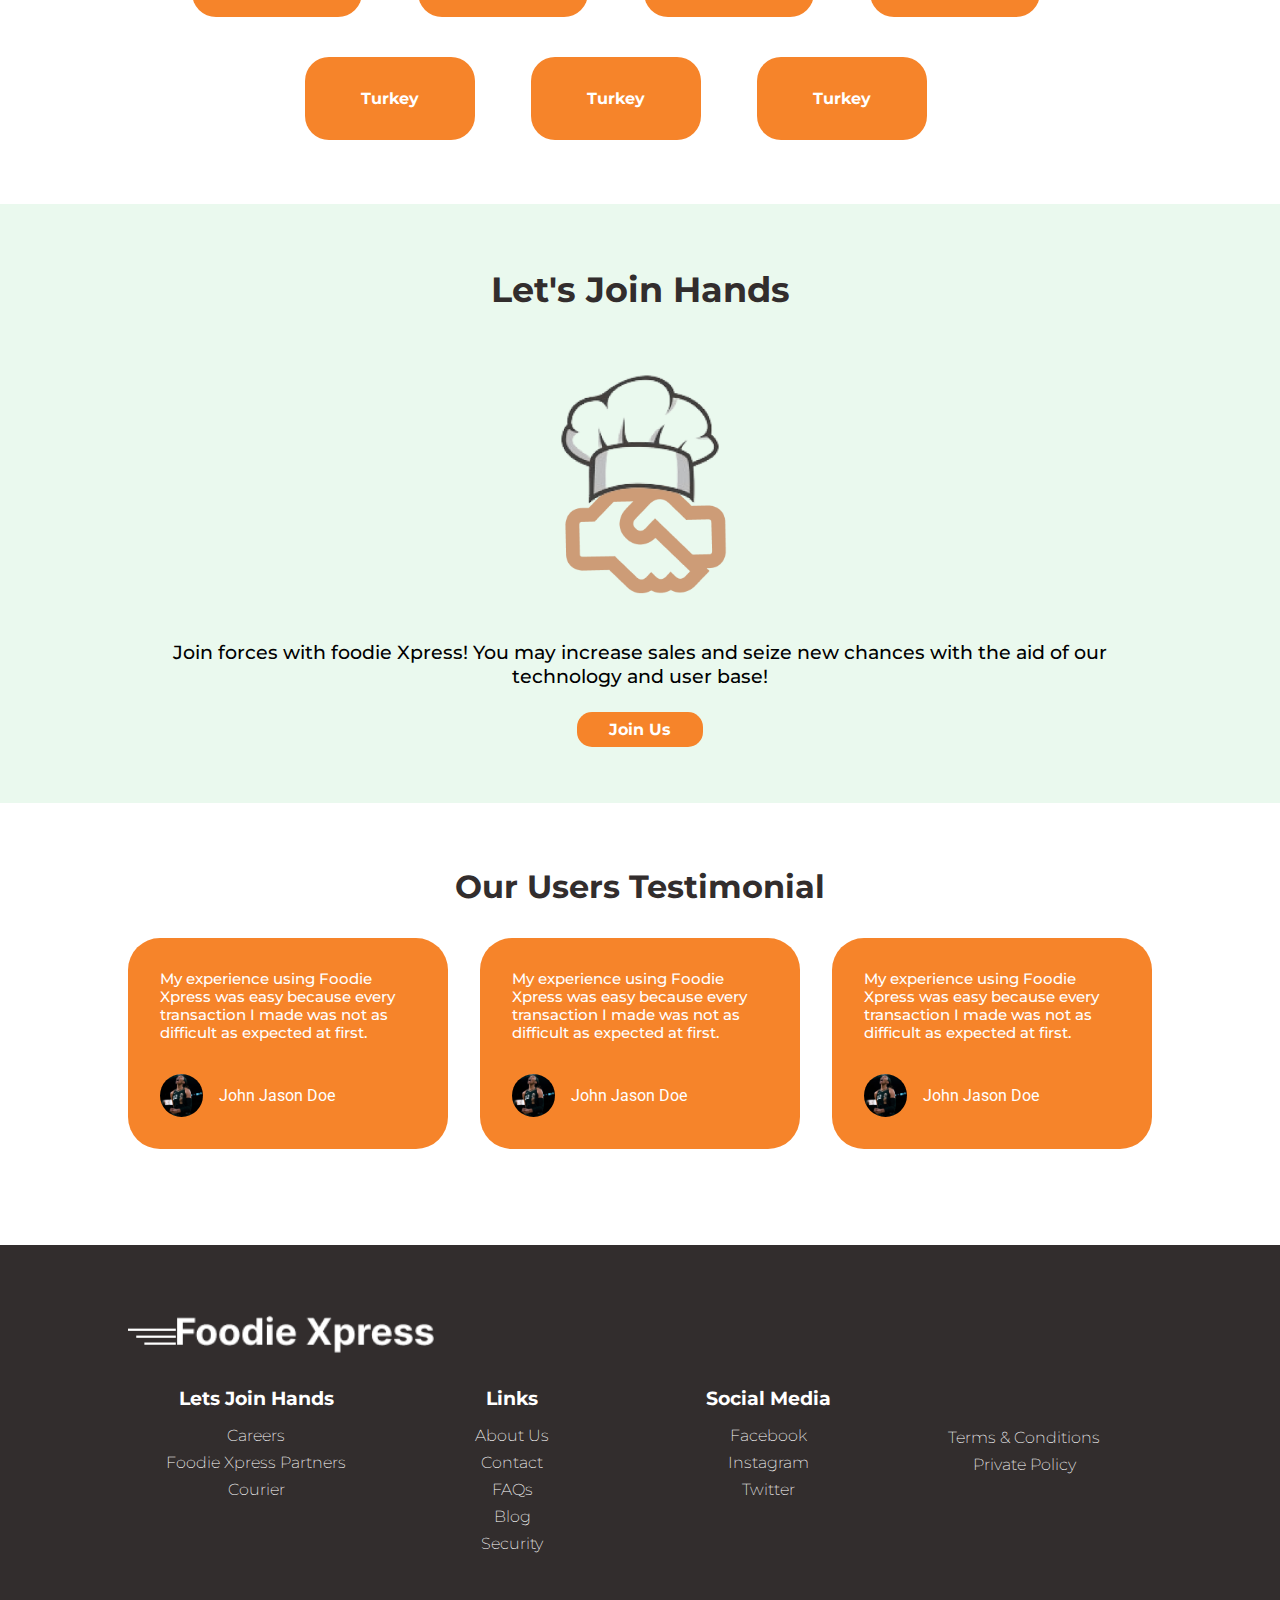
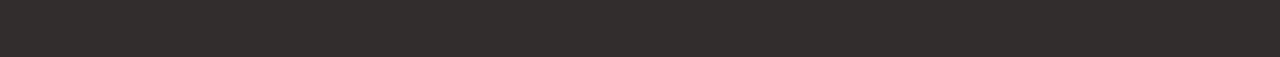
==== commit 1f3ad852: "updated css" ====
--- a/index.html
+++ b/index.html
@@ -221,7 +221,6 @@
         <div class="testimonial-container">
             <!-- title -->
             <h1>Our Users Testimonial</h1>
-            <div class="slide-content">
                 <!-- grid -->
                 <div class="testimonial-grid">
                     <!-- grid-1 -->
@@ -276,7 +275,6 @@
                         </div>
                     </div>
                 </div>
-            </div>
         </div>
     </section>
 
--- a/style.css
+++ b/style.css
@@ -345,6 +345,7 @@
     border-radius: 2rem;
     color: var(--color-background);
     padding: 2rem;
+    margin-bottom: 2rem;
 }
 
 .testimonial-grid__sub .text {
@@ -490,6 +491,12 @@
     .restaurant-grid__sub p span {
         color: var(--color-light-grey);
     }
+
+    .testimonial {
+        padding-left: 5rem;
+        padding-right: 5rem;
+    }
+
 }
 
 /*==================== MEDIA QUERIES ====================*/
@@ -660,10 +667,56 @@
 
 
 
-    /*========== FOOTER SECTION ===========*/
-    .testimonial {
-        padding-left: 4rem;
-        padding-right: 4rem;
+     /*========== TESTIMONIAL SECCTION ===========*/
+     .testimonial {
+        /* background-color: red; */
+        padding: 4rem 4rem 2rem 4rem;
+    }
+
+    .testimonial-container h1 {
+        text-align: center;
+        font-family: var(--font-mont);
+        font-weight: 700;
+        color: var(--color-grey);
+        margin-bottom: 2rem;
+    }
+
+    .testimonial-grid {
+        display: grid;
+        grid-template-columns: 1fr 1fr;
+        gap: 2rem;
+    }
+
+    .testimonial-grid__sub {
+        background: var(--color-primary);
+        border-radius: 2rem;
+        color: var(--color-background);
+        padding: 2rem;
+        margin-bottom: 0;
+        transition: 1s ease;
+    }
+
+    .testimonial-grid__sub:hover {
+        /* background-color: #2D2A2A; */
+        transform: scale(1.1);
+    }
+
+    .testimonial-grid__sub .text {
+        margin-bottom: 2rem;
+        font-family: var(--font-mont);
+        font-weight: 500;
+        line-height: 1.2;
+        font-size: 15px;
+    }
+
+    .testimonial-grid__sub .profile {
+        display: flex;
+        align-items: center;
+        /* justify-content: ; */
+    }
+
+    .testimonial-grid__sub .profile p {
+        margin-left: 1rem;
     }
 
     /*========== FOOTER SECTION ===========*/
@@ -693,9 +746,9 @@
     .footer-container .footer-links .footer-links__sub:nth-child(4) {
         margin-top: 2.6rem;
     }
-
-}
-    
+    
+}
+
 @media screen and (min-width: 850px){
     .restaurant-grid {
         grid-template-columns: 1fr 1fr 1fr;
@@ -703,3 +756,207 @@
         justify-content: initial;
     }
 }
+    
+@media screen and (min-width: 950px) {
+    .nav-menu ul li a {
+        margin-left: 4rem;
+    }
+
+     /*========== HANDS SECCTION ===========*/
+
+     .home {
+        /* display: initial; */
+        flex-direction: initial;
+        /* align-items: baseline; */
+        /* justify-content: initial; */
+        position: relative;
+        margin: 14rem 0;
+    }
+
+    .home-details,
+    .home-image {
+        position: absolute;
+    }
+
+    .home-details {
+        left: 0;
+        width: 60%;
+        z-index: 50;
+        left: 10%;
+        /* background-color: rebeccapurple; */
+    }
+
+    .home-detail__header {
+        font-size: 2.5rem;
+    }
+    
+    .home-detail__img {
+        width: 13rem;
+    }
+    
+    .home-detail__text {
+        font-size: 1.2rem;
+    }
+    
+    .home-detail__form {
+        width: 18rem;
+    }
+
+    .hands-container__img {
+        /* background: #322D2D; */
+        width: 20%;
+    }
+}
+
+@media screen and (min-width: 1000px) {
+    .nav-menu ul li a {
+        margin-left: 4rem;
+    }
+
+     /*========== HANDS SECCTION ===========*/
+
+     .home {
+        /* display: initial; */
+        flex-direction: initial;
+        /* align-items: baseline; */
+        /* justify-content: initial; */
+        position: relative;
+        margin: 16rem 0;
+    }
+
+    .home-details,
+    .home-image {
+        position: absolute;
+    }
+
+    .home-details {
+        left: 0;
+        width: 60%;
+        z-index: 50;
+        left: 10%;
+        /* background-color: rebeccapurple; */
+    }
+
+    .home-detail__header {
+        font-size: 2.5rem;
+    }
+    
+    .home-detail__img {
+        width: 13rem;
+    }
+    
+    .home-detail__text {
+        font-size: 1.2rem;
+    }
+    
+    .home-detail__form {
+        width: 18rem;
+    }
+
+    .testimonial-grid {
+        display: grid;
+        grid-template-columns: 1fr 1fr 1fr;
+        gap: 2rem;
+    }
+
+    .category-grid__sub a{
+        padding: 2rem 3.5rem;
+    }
+
+    .category-grid__sub {
+        margin: 0 3rem 6rem 0;
+    }
+
+}
+
+@media screen and (min-width: 1100px) {
+    nav {
+        padding: 1.2rem 6rem;
+    }
+
+    .restaurant,
+    .category,
+    .testimonial,
+    .footer-container {
+        padding-left: 6rem;
+        padding-right: 6rem;
+    }
+
+    .nav-menu ul li a {
+        margin-left: 4rem;
+    }
+
+     /*========== HANDS SECCTION ===========*/
+
+     .home {
+        /* display: initial; */
+        flex-direction: initial;
+        /* align-items: baseline; */
+        /* justify-content: initial; */
+        position: relative;
+        margin: 18rem 0;
+    }
+
+    .home-details,
+    .home-image {
+        position: absolute;
+    }
+
+    .home-details {
+        left: 0;
+        width: 60%;
+        z-index: 50;
+        left: 12%;
+        /* background-color: rebeccapurple; */
+    }
+
+    .home-image {
+        right: 2%;
+    }
+
+    .home-detail__header {
+        font-size: 2.5rem;
+    }
+    
+    .home-detail__img {
+        width: 13rem;
+    }
+    
+    .home-detail__text {
+        font-size: 1.2rem;
+    }
+    
+    .home-detail__form {
+        width: 18rem;
+    }
+}
+@media screen and (min-width: 1250px) {
+    nav {
+        padding: 1.2rem 8rem;
+    }
+
+    .restaurant,
+    .category,
+    .testimonial,
+    .footer-container {
+        padding-left: 8rem;
+        padding-right: 8rem;
+    }
+    
+    .nav-menu ul li a {
+        margin-left: 4rem;
+    }
+
+     /*========== HANDS SECCTION ===========*/
+
+     .home {
+        /* display: initial; */
+        flex-direction: initial;
+        /* align-items: baseline; */
+        /* justify-content: initial; */
+        position: relative;
+        margin: 20rem 0;
+    }
+
+   
+}